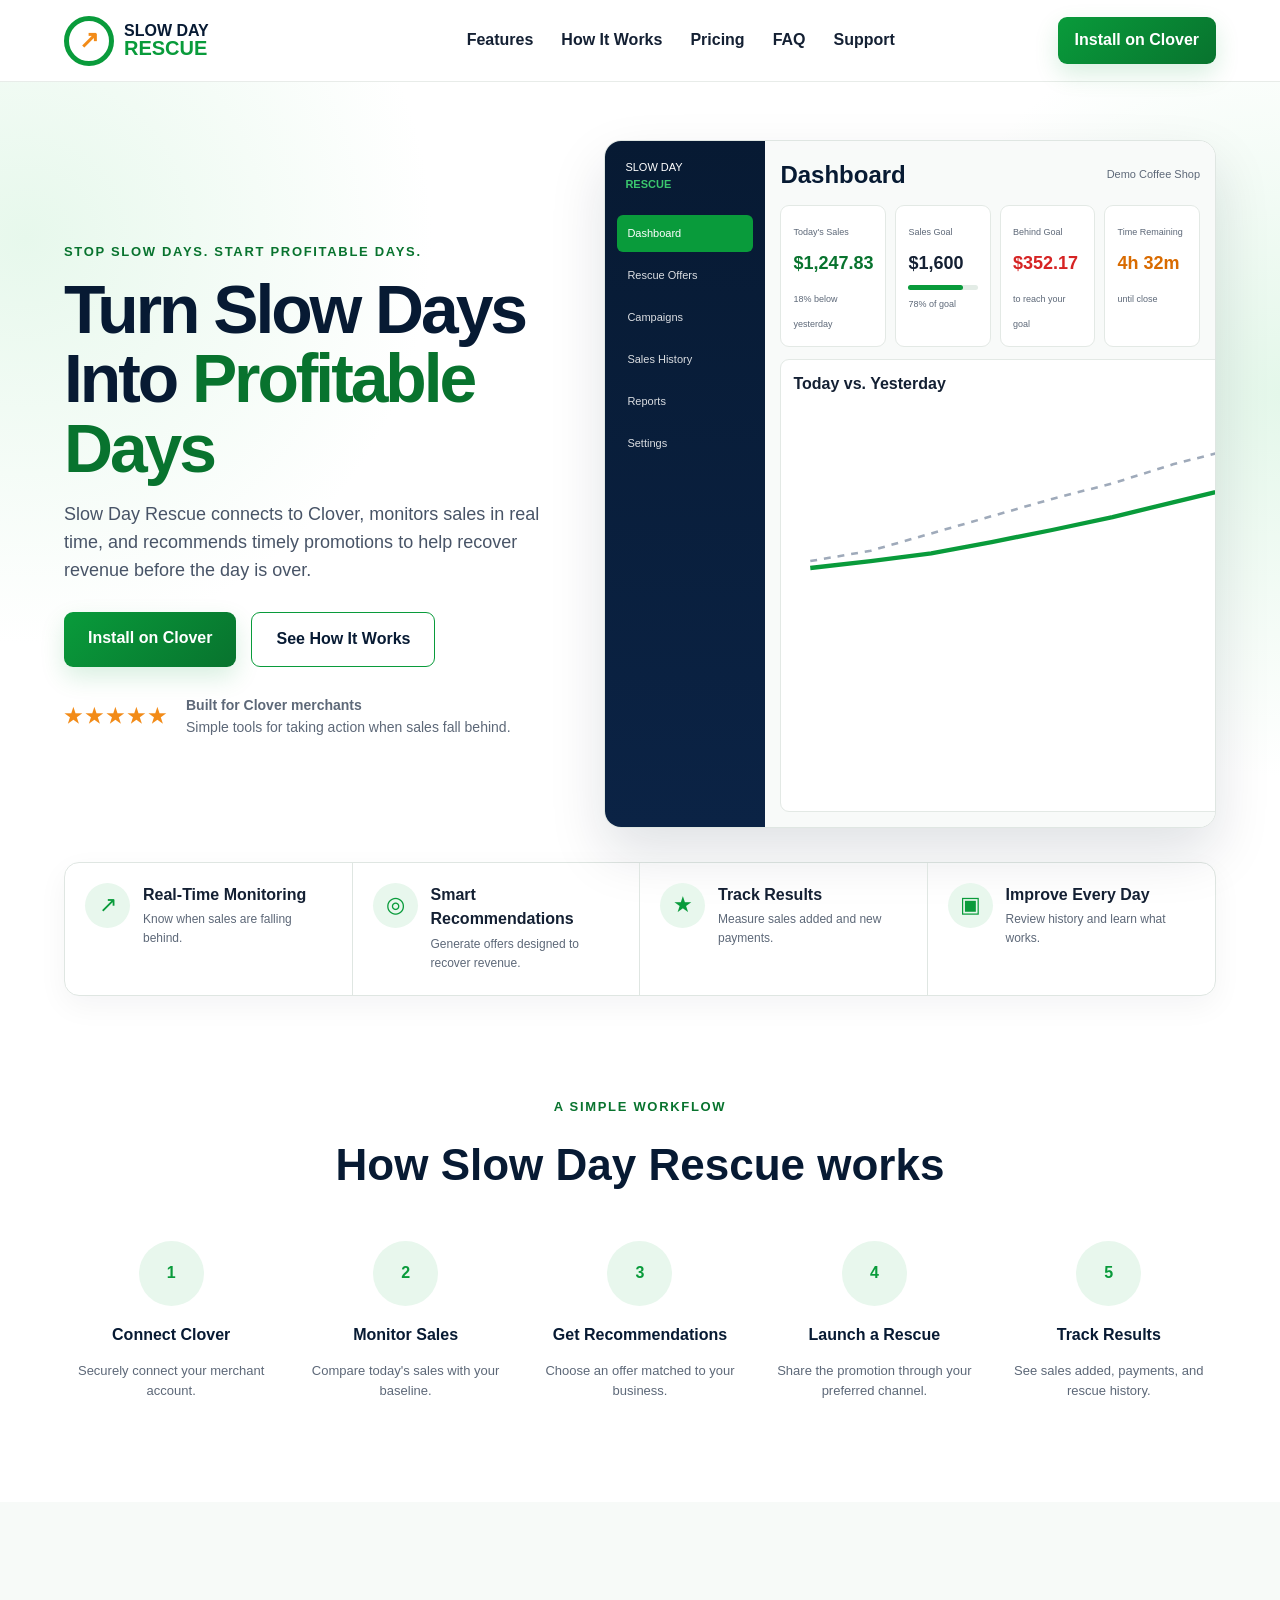
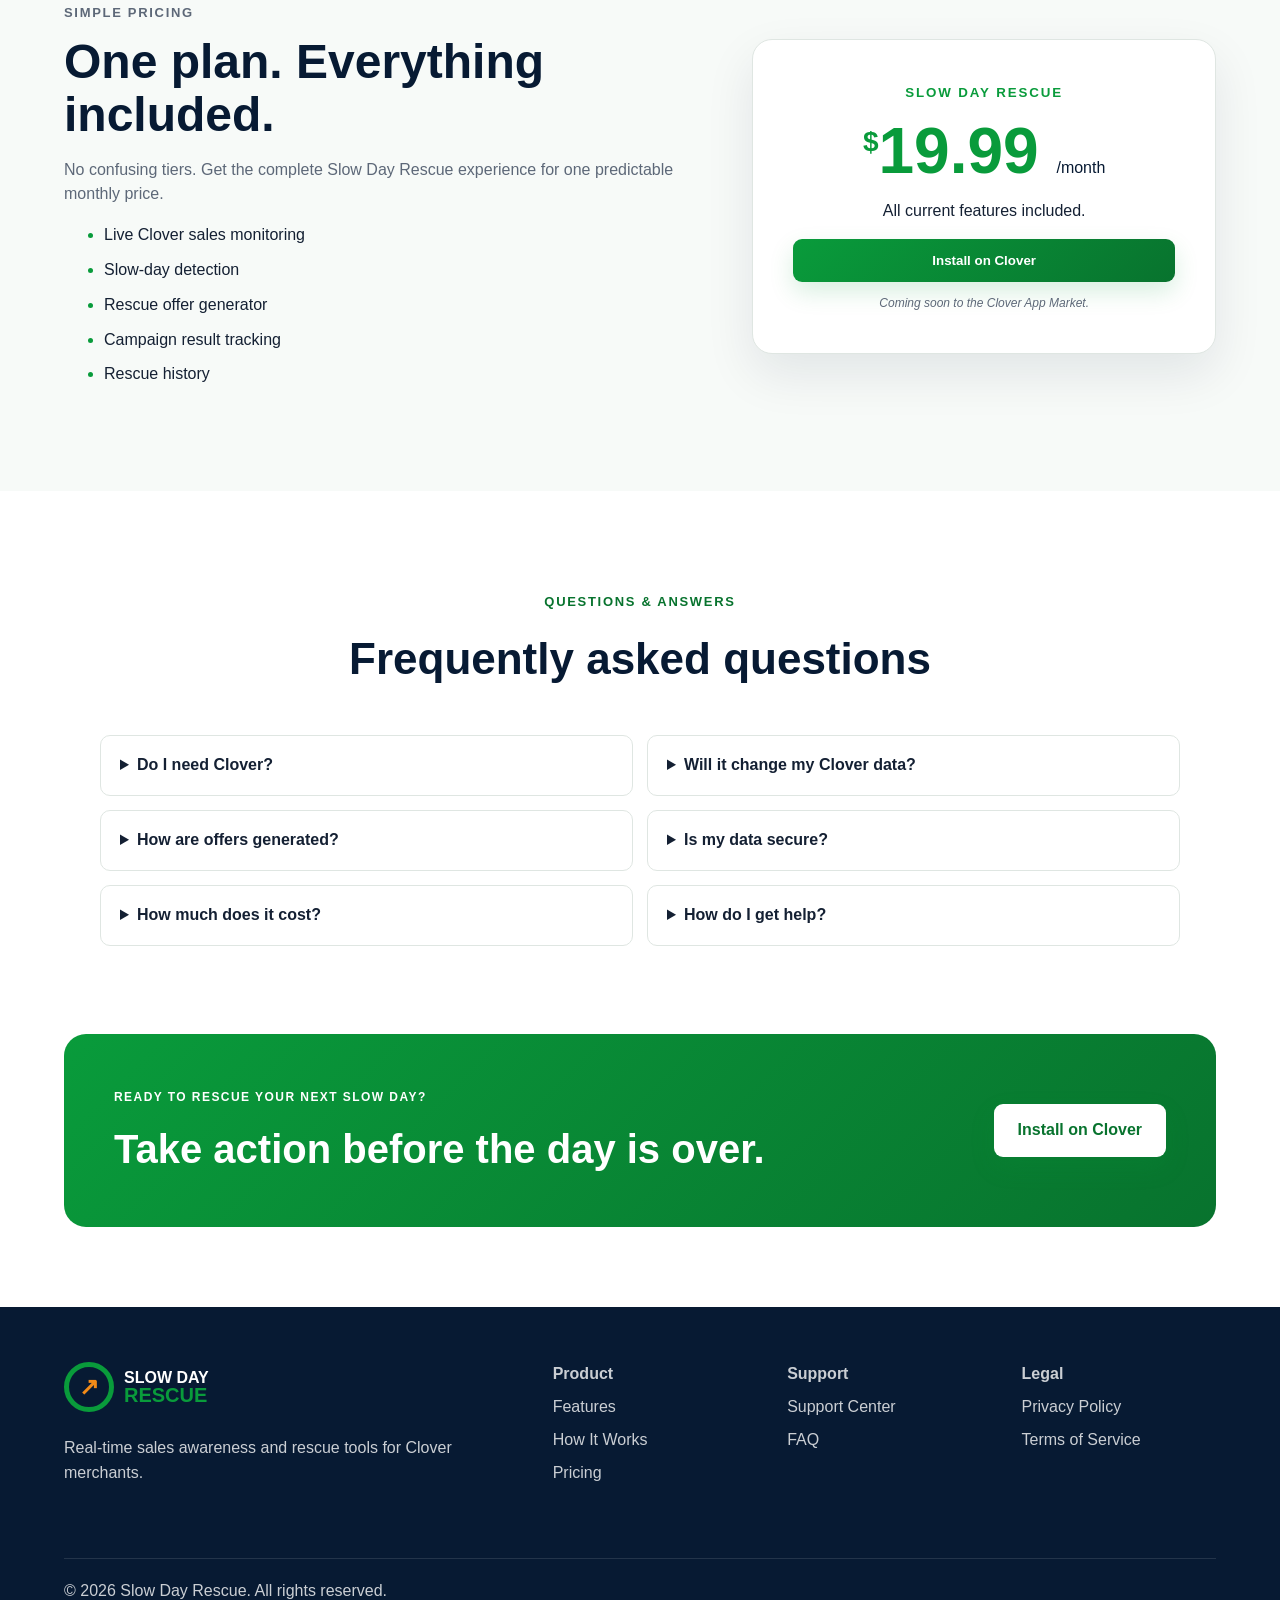
==== index.html @ 462642fa "Add files via upload Launch Slow Day Rescue website" ====
<!doctype html>
<html lang="en">
<head>
  <meta charset="utf-8">
  <meta name="viewport" content="width=device-width,initial-scale=1">
  <title>Slow Day Rescue | Turn Slow Days Into Profitable Days</title>
  <meta name="description" content="Slow Day Rescue helps Clover merchants detect slow sales, generate rescue offers, and track results.">
  <link rel="canonical" href="https://slowdayrescue.com/">
  <link rel="icon" href="favicon.svg" type="image/svg+xml">
  <link rel="stylesheet" href="styles.css">
</head>
<body>
<header class="header">
  <a class="logo" href="index.html"><span class="logo-mark">↗</span><span>SLOW DAY<br><b>RESCUE</b></span></a>
  <button class="menu" aria-label="Open menu">☰</button>
  <nav>
    <a href="#features">Features</a><a href="#how">How It Works</a><a href="#pricing">Pricing</a>
    <a href="#faq">FAQ</a><a href="support.html">Support</a>
  </nav>
  <a class="btn small" href="#pricing">Install on Clover</a>
</header>

<main>
<section class="hero">
  <div class="hero-copy">
    <p class="eyebrow">STOP SLOW DAYS. START PROFITABLE DAYS.</p>
    <h1>Turn Slow Days Into <span>Profitable Days</span></h1>
    <p class="lead">Slow Day Rescue connects to Clover, monitors sales in real time, and recommends timely promotions to help recover revenue before the day is over.</p>
    <div class="actions"><a class="btn" href="#pricing">Install on Clover</a><a class="btn ghost" href="#how">See How It Works</a></div>
    <div class="rating"><b>★★★★★</b><span><strong>Built for Clover merchants</strong><br>Simple tools for taking action when sales fall behind.</span></div>
  </div>

  <div class="dashboard">
    <aside><div class="mini-logo">SLOW DAY<br><b>RESCUE</b></div><a class="active">Dashboard</a><a>Rescue Offers</a><a>Campaigns</a><a>Sales History</a><a>Reports</a><a>Settings</a></aside>
    <div class="dash-main">
      <div class="dash-head"><h2>Dashboard</h2><span>Demo Coffee Shop</span></div>
      <div class="metrics">
        <article><small>Today's Sales</small><strong class="green">$1,247.83</strong><em>18% below yesterday</em></article>
        <article><small>Sales Goal</small><strong>$1,600</strong><div class="progress"><i></i></div><em>78% of goal</em></article>
        <article><small>Behind Goal</small><strong class="red">$352.17</strong><em>to reach your goal</em></article>
        <article><small>Time Remaining</small><strong class="orange">4h 32m</strong><em>until close</em></article>
      </div>
      <div class="dash-bottom">
        <article class="chart"><b>Today vs. Yesterday</b>
          <svg viewBox="0 0 600 220" role="img" aria-label="Illustrative sales chart">
            <path d="M20 190 L90 178 L160 158 L230 138 L300 118 L370 100 L440 78 L510 60 L580 40" class="yesterday"/>
            <path d="M20 198 L90 190 L160 181 L230 168 L300 154 L370 139 L440 122 L510 105 L580 87" class="today"/>
          </svg>
        </article>
        <article class="offer"><small>RECOMMENDED RESCUE</small><h3>Happy Hour Special</h3><p>Offer 20% off any drink from 2:00 PM to 5:00 PM.</p><span>Potential impact</span><strong>+$180–$260</strong><button>Launch This Offer</button></article>
      </div>
    </div>
  </div>
</section>

<section class="benefits" id="features">
  <article><i>↗</i><div><b>Real-Time Monitoring</b><p>Know when sales are falling behind.</p></div></article>
  <article><i>◎</i><div><b>Smart Recommendations</b><p>Generate offers designed to recover revenue.</p></div></article>
  <article><i>★</i><div><b>Track Results</b><p>Measure sales added and new payments.</p></div></article>
  <article><i>▣</i><div><b>Improve Every Day</b><p>Review history and learn what works.</p></div></article>
</section>

<section class="section" id="how">
  <p class="eyebrow center">A SIMPLE WORKFLOW</p><h2 class="section-title">How Slow Day Rescue works</h2>
  <div class="steps">
    <article><i>1</i><b>Connect Clover</b><p>Securely connect your merchant account.</p></article>
    <article><i>2</i><b>Monitor Sales</b><p>Compare today's sales with your baseline.</p></article>
    <article><i>3</i><b>Get Recommendations</b><p>Choose an offer matched to your business.</p></article>
    <article><i>4</i><b>Launch a Rescue</b><p>Share the promotion through your preferred channel.</p></article>
    <article><i>5</i><b>Track Results</b><p>See sales added, payments, and rescue history.</p></article>
  </div>
</section>

<section class="pricing-section" id="pricing">
  <div><p class="eyebrow">SIMPLE PRICING</p><h2>One plan. Everything included.</h2>
    <p>No confusing tiers. Get the complete Slow Day Rescue experience for one predictable monthly price.</p>
    <ul><li>Live Clover sales monitoring</li><li>Slow-day detection</li><li>Rescue offer generator</li><li>Campaign result tracking</li><li>Rescue history</li></ul>
  </div>
  <article class="price-card"><small>SLOW DAY RESCUE</small><div><sup>$</sup>19.99 <span>/month</span></div><p>All current features included.</p><button class="btn" id="installButton">Install on Clover</button><em>Coming soon to the Clover App Market.</em></article>
</section>

<section class="section" id="faq">
  <p class="eyebrow center">QUESTIONS & ANSWERS</p><h2 class="section-title">Frequently asked questions</h2>
  <div class="faqs">
    <details><summary>Do I need Clover?</summary><p>Yes. Slow Day Rescue is designed for merchants who use Clover for payment and sales activity.</p></details>
    <details><summary>Will it change my Clover data?</summary><p>No. The current version uses read-only access and does not edit payments, orders, inventory, or customer records.</p></details>
    <details><summary>How are offers generated?</summary><p>The app considers your business type and current sales performance, then provides ready-to-use rescue ideas.</p></details>
    <details><summary>Is my data secure?</summary><p>The app uses secure Clover authorization and encrypted HTTPS connections.</p></details>
    <details><summary>How much does it cost?</summary><p>The planned launch price is $19.99 per month.</p></details>
    <details><summary>How do I get help?</summary><p>Visit the <a href="support.html">Support Center</a>.</p></details>
  </div>
</section>

<section class="cta"><div><p>READY TO RESCUE YOUR NEXT SLOW DAY?</p><h2>Take action before the day is over.</h2></div><a class="btn light" href="#pricing">Install on Clover</a></section>
</main>

<footer>
  <div><a class="logo footer-logo" href="index.html"><span class="logo-mark">↗</span><span>SLOW DAY<br><b>RESCUE</b></span></a><p>Real-time sales awareness and rescue tools for Clover merchants.</p></div>
  <div><b>Product</b><a href="#features">Features</a><a href="#how">How It Works</a><a href="#pricing">Pricing</a></div>
  <div><b>Support</b><a href="support.html">Support Center</a><a href="#faq">FAQ</a></div>
  <div><b>Legal</b><a href="privacy.html">Privacy Policy</a><a href="terms.html">Terms of Service</a></div>
  <p class="copyright">© <span id="year"></span> Slow Day Rescue. All rights reserved.</p>
</footer>
<script src="script.js"></script>
</body>
</html>
---- styles.css ----
:root{--navy:#071a33;--green:#099b3b;--darkgreen:#08732e;--orange:#f28b18;--muted:#5d6878;--line:#dfe6e2;--bg:#f7faf8}
*{box-sizing:border-box}html{scroll-behavior:smooth}body{margin:0;font-family:Arial,Helvetica,sans-serif;color:#142033;background:#fff;line-height:1.55}a{text-decoration:none;color:inherit}
.header{height:82px;display:flex;align-items:center;gap:34px;padding:0 max(5vw,24px);border-bottom:1px solid #e8ece9;position:sticky;top:0;background:#fffffff2;backdrop-filter:blur(12px);z-index:20}.logo{display:flex;align-items:center;gap:10px;font-weight:800;line-height:.95;color:var(--navy);min-width:240px}.logo b{color:var(--green);font-size:1.25em}.logo-mark{width:50px;height:50px;border:5px solid var(--green);border-radius:50%;display:grid;place-items:center;color:var(--orange);font-size:24px}.header nav{display:flex;justify-content:center;gap:28px;flex:1;font-weight:700}.header nav a:hover{color:var(--green)}.menu{display:none}.btn{border:0;border-radius:9px;background:linear-gradient(135deg,var(--green),var(--darkgreen));color:#fff;font-weight:800;padding:14px 24px;cursor:pointer;display:inline-block;box-shadow:0 10px 25px #099b3b28}.btn.small{padding:11px 17px}.btn.ghost{background:#fff;color:var(--navy);border:1px solid var(--green);box-shadow:none}.btn.light{background:#fff;color:var(--darkgreen)}
.hero{display:grid;grid-template-columns:.95fr 1.18fr;gap:48px;align-items:center;padding:58px max(5vw,24px) 34px;background:radial-gradient(circle at 2% 20%,#e7f8ec,transparent 29%),radial-gradient(circle at 100% 40%,#e4f7ea,transparent 28%)}.eyebrow{color:var(--darkgreen);font-size:13px;font-weight:900;letter-spacing:.13em}.hero h1{font-size:clamp(50px,5.3vw,78px);line-height:1.02;letter-spacing:-.045em;margin:12px 0;color:var(--navy)}.hero h1 span{color:var(--darkgreen)}.lead{font-size:18px;color:#485467;max-width:640px}.actions{display:flex;gap:15px;margin:28px 0}.rating{display:flex;gap:17px;align-items:center}.rating> b{color:var(--orange);font-size:20px;letter-spacing:3px}.rating span{font-size:14px;color:var(--muted)}
.dashboard{display:grid;grid-template-columns:160px 1fr;background:#fff;border:1px solid var(--line);border-radius:17px;overflow:hidden;box-shadow:0 25px 55px #071a3320;min-width:0}.dashboard aside{background:linear-gradient(#071a33,#0b2345);color:#fff;padding:18px 12px;display:flex;flex-direction:column;gap:5px}.mini-logo{font-size:11px;margin:0 8px 17px}.mini-logo b{color:#3bc76e}.dashboard aside a{padding:10px;border-radius:6px;font-size:11px;opacity:.85}.dashboard aside .active{background:var(--green);opacity:1}.dash-main{background:#f8faf9;padding:15px;min-width:0}.dash-head{display:flex;justify-content:space-between;align-items:center}.dash-head h2{margin:0;color:var(--navy)}.dash-head span{font-size:11px;color:var(--muted)}.metrics{display:grid;grid-template-columns:repeat(4,1fr);gap:9px;margin:12px 0}.metrics article,.chart,.offer{background:#fff;border:1px solid #e3e9e5;border-radius:9px;padding:12px}.metrics small,.metrics em{font-size:9px;color:var(--muted);font-style:normal}.metrics strong{display:block;font-size:18px;margin:7px 0}.green{color:var(--darkgreen)}.red{color:#d62424}.orange{color:#d96b00}.progress{height:5px;background:#e3ece6;border-radius:10px}.progress i{display:block;width:78%;height:100%;background:var(--green);border-radius:10px}.dash-bottom{display:grid;grid-template-columns:1.45fr .78fr;gap:10px}.chart svg{height:190px}.today{fill:none;stroke:var(--green);stroke-width:5}.yesterday{fill:none;stroke:#9faaba;stroke-width:3;stroke-dasharray:8}.offer small{font-size:9px;color:var(--green);font-weight:800}.offer h3{margin:13px 0 6px}.offer p,.offer span{font-size:11px;color:var(--muted)}.offer strong{display:block;color:var(--green);font-size:18px;margin:4px 0 12px}.offer button{width:100%;padding:10px;border:0;border-radius:6px;background:var(--green);color:#fff;font-weight:800}
.benefits{margin:0 max(5vw,24px);display:grid;grid-template-columns:repeat(4,1fr);border:1px solid var(--line);border-radius:15px;box-shadow:0 10px 30px #071a330c}.benefits article{display:flex;gap:13px;padding:20px;border-right:1px solid var(--line)}.benefits article:last-child{border:0}.benefits i{font-style:normal;flex:0 0 45px;height:45px;border-radius:50%;display:grid;place-items:center;background:#e8f7ed;color:var(--green);font-size:22px}.benefits p{margin:3px 0;color:var(--muted);font-size:12px}
.section{padding:88px max(5vw,24px)}.center{text-align:center}.section-title{text-align:center;color:var(--navy);font-size:44px;margin:4px 0 42px}.steps{display:grid;grid-template-columns:repeat(5,1fr);gap:20px}.steps article{text-align:center}.steps i{width:65px;height:65px;border-radius:50%;display:grid;place-items:center;margin:0 auto 17px;background:#e8f7ed;color:var(--green);font-style:normal;font-weight:900}.steps b{color:var(--navy)}.steps p{font-size:13px;color:var(--muted)}
.pricing-section{padding:88px max(5vw,24px);display:grid;grid-template-columns:1fr .75fr;gap:70px;align-items:center;background:var(--bg)}.pricing-section h2{font-size:48px;line-height:1.1;margin:8px 0;color:var(--navy)}.pricing-section>div>p{color:var(--muted)}.pricing-section li{margin:10px 0}.pricing-section li::marker{color:var(--green)}.price-card{background:#fff;border:1px solid var(--line);border-radius:20px;padding:40px;text-align:center;box-shadow:0 20px 50px #071a3317}.price-card>small{color:var(--green);font-weight:900;letter-spacing:.14em}.price-card>div{color:var(--green);font-size:64px;font-weight:900;line-height:1;margin:14px 0}.price-card sup{font-size:28px}.price-card span{font-size:16px;color:var(--navy);font-weight:500}.price-card .btn{width:100%}.price-card em{display:block;margin-top:12px;color:var(--muted);font-size:12px}
.faqs{max-width:1080px;margin:auto;display:grid;grid-template-columns:1fr 1fr;gap:14px}.faqs details{border:1px solid var(--line);border-radius:10px;padding:17px 19px}.faqs summary{font-weight:800;cursor:pointer}.faqs p{color:var(--muted);font-size:14px}.faqs a{color:var(--green)}
.cta{margin:0 max(5vw,24px) 80px;padding:42px 50px;border-radius:22px;background:linear-gradient(135deg,var(--green),var(--darkgreen));color:#fff;display:flex;align-items:center;justify-content:space-between}.cta p{font-size:12px;font-weight:900;letter-spacing:.12em}.cta h2{font-size:40px;margin:5px 0}
footer{background:var(--navy);color:#ffffffc9;padding:55px max(5vw,24px) 25px;display:grid;grid-template-columns:1.5fr repeat(3,.65fr);gap:40px}footer>div{display:flex;flex-direction:column;gap:8px}.footer-logo{color:#fff}.copyright{grid-column:1/-1;border-top:1px solid #ffffff1d;padding-top:20px}
.legal-hero{padding:68px max(5vw,24px) 35px;background:var(--bg)}.legal-hero h1{font-size:54px;color:var(--navy);margin:5px 0}.legal{max-width:900px;margin:40px auto 80px;padding:36px;border:1px solid var(--line);border-radius:17px}.legal h2{color:var(--navy);margin-top:30px}.legal p,.legal li{color:#4d5969}.legal a{color:var(--green);text-decoration:underline}.support-grid{display:grid;grid-template-columns:1fr 1fr;gap:22px}.support-card{padding:24px;border:1px solid var(--line);border-radius:14px}.support-card h2{margin-top:0}
@media(max-width:1100px){.header nav{display:none}.hero{grid-template-columns:1fr}.benefits{grid-template-columns:1fr 1fr}.steps{grid-template-columns:1fr 1fr}.pricing-section{grid-template-columns:1fr}.dashboard{max-width:900px}.header{justify-content:space-between}.header .small{display:none}}
@media(max-width:700px){.hero{padding-top:35px}.hero h1{font-size:43px}.dashboard{grid-template-columns:1fr}.dashboard aside{display:none}.metrics{grid-template-columns:1fr 1fr}.dash-bottom{grid-template-columns:1fr}.benefits{grid-template-columns:1fr}.benefits article{border-right:0;border-bottom:1px solid var(--line)}.steps{grid-template-columns:1fr}.faqs{grid-template-columns:1fr}.cta{align-items:flex-start;flex-direction:column;gap:20px}.cta h2{font-size:32px}footer{grid-template-columns:1fr 1fr}.support-grid{grid-template-columns:1fr}}
@media(max-width:480px){.logo{min-width:0}.header{padding:0 14px}.hero,.section,.pricing-section{padding-left:16px;padding-right:16px}.hero h1{font-size:37px}.actions{flex-direction:column}.metrics{grid-template-columns:1fr}.price-card>div{font-size:50px}.benefits,.cta{margin-left:16px;margin-right:16px}footer{grid-template-columns:1fr}.legal{margin:25px 12px 60px;padding:24px}}
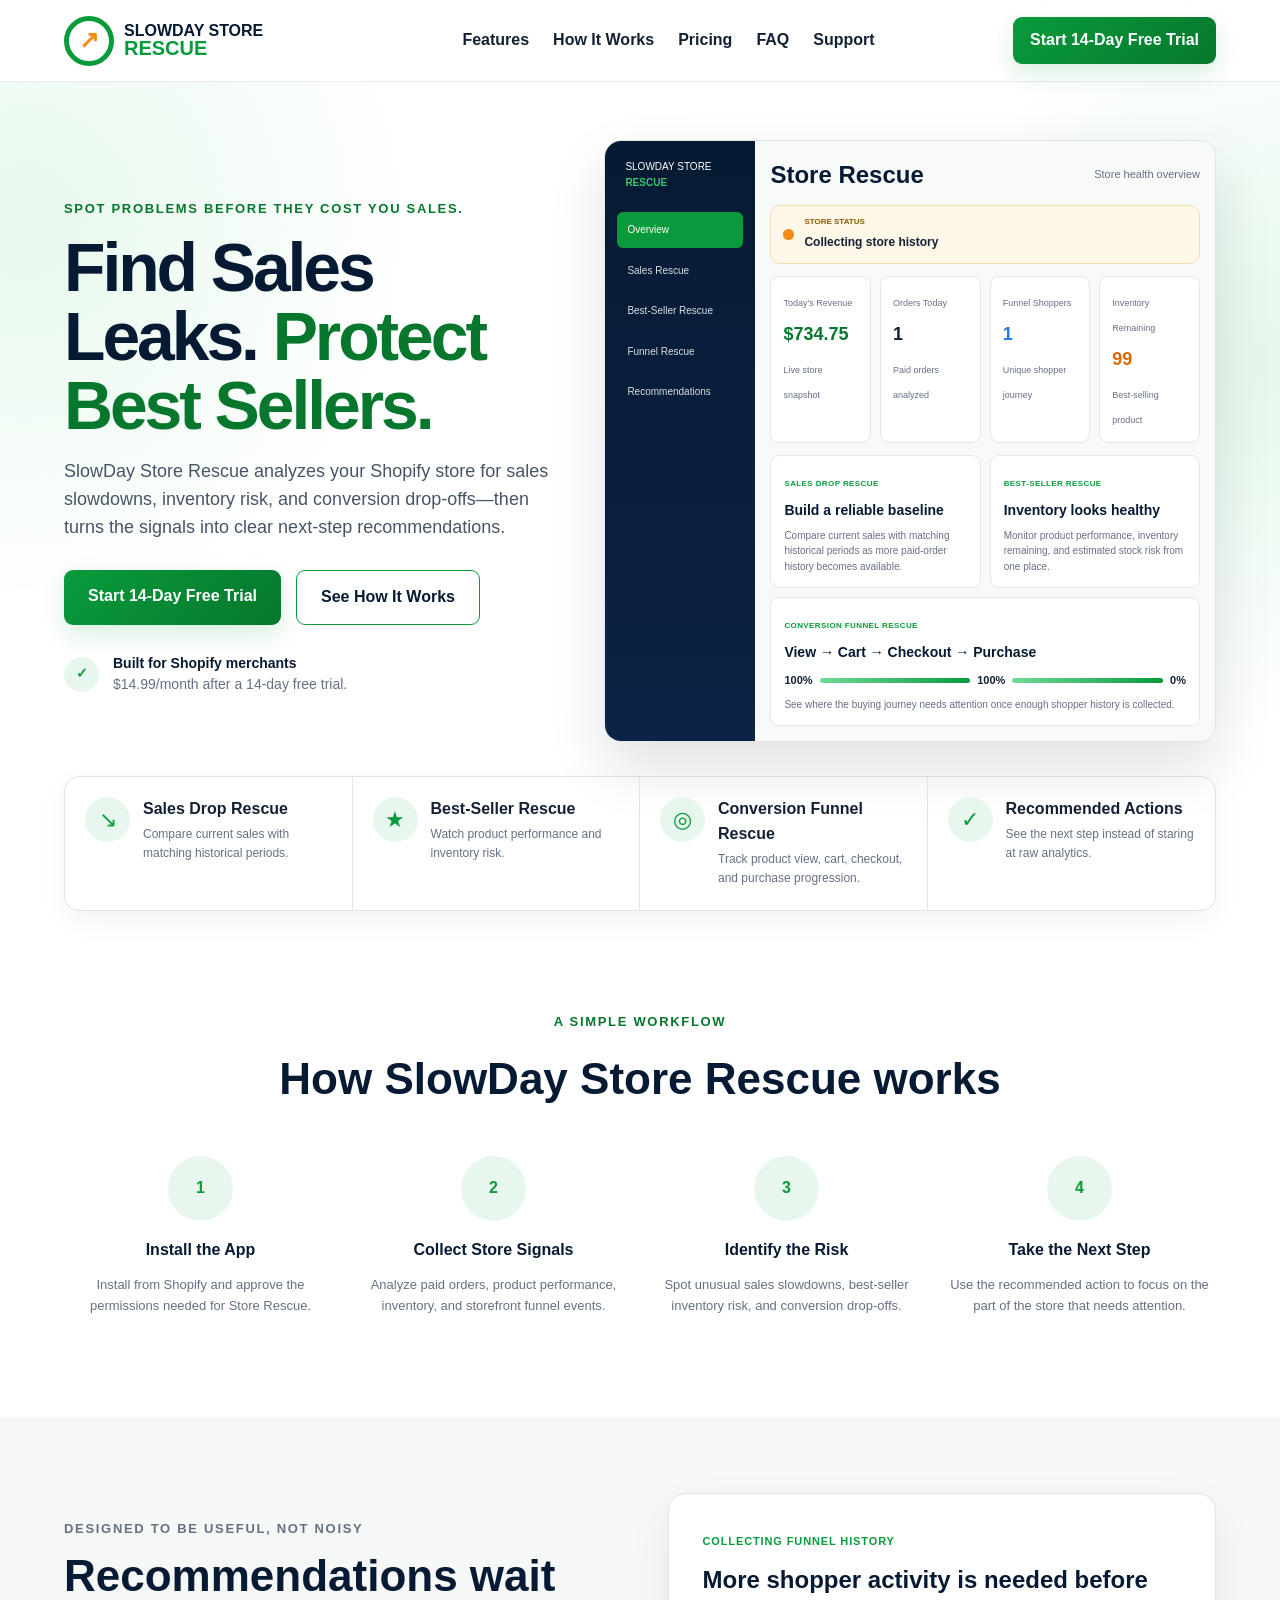
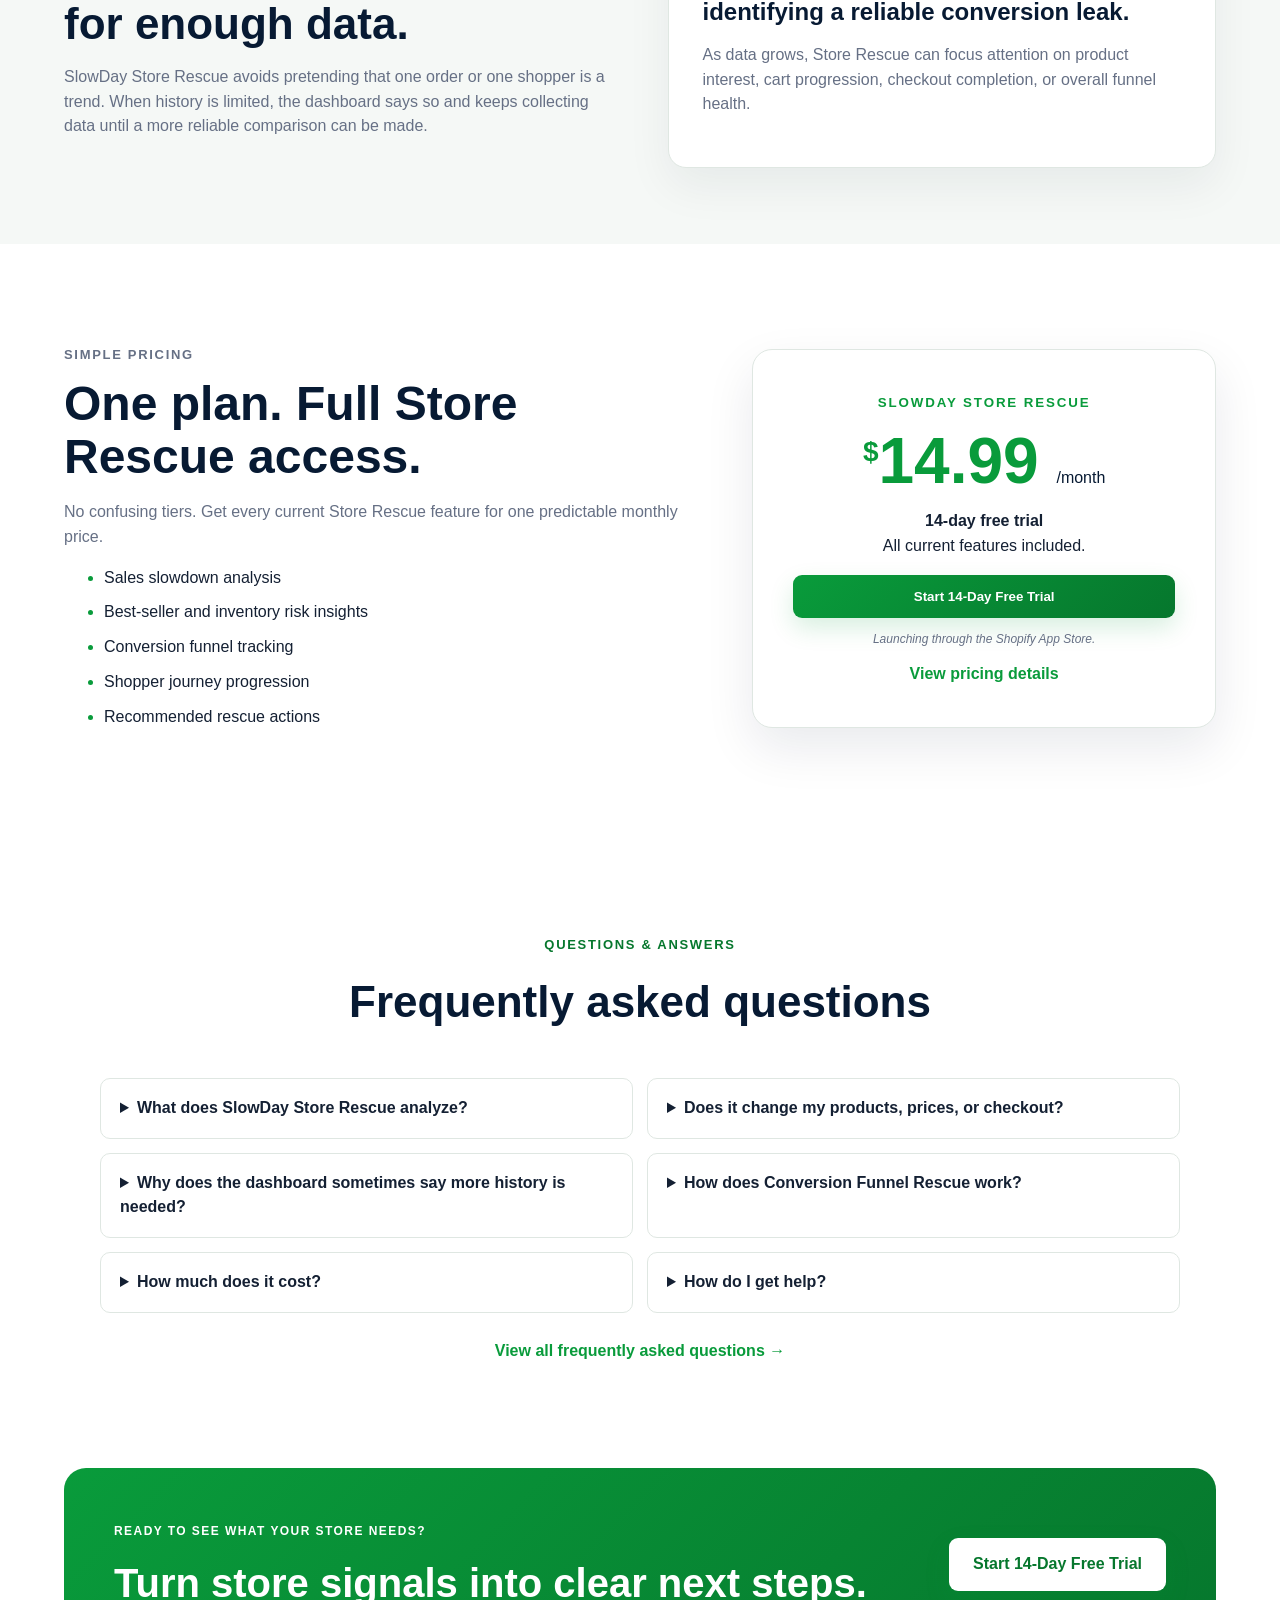
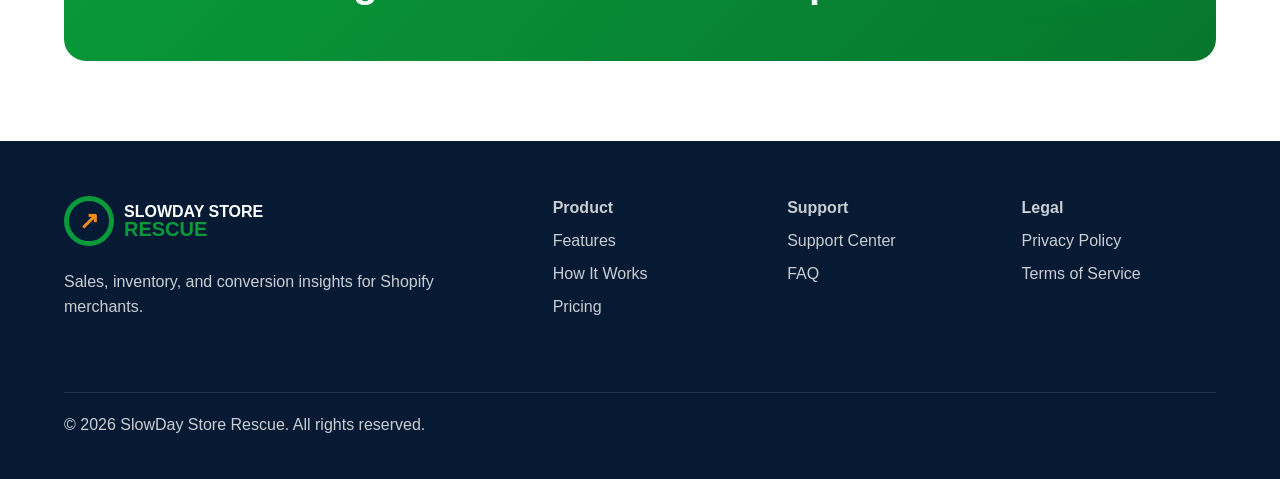
==== commit 855a41f1: "Add files via upload" ====
--- a/index.html
+++ b/index.html
@@ -3,103 +3,108 @@
 <head>
   <meta charset="utf-8">
   <meta name="viewport" content="width=device-width,initial-scale=1">
-  <title>Slow Day Rescue | Turn Slow Days Into Profitable Days</title>
-  <meta name="description" content="Slow Day Rescue helps Clover merchants detect slow sales, generate rescue offers, and track results.">
+  <title>SlowDay Store Rescue | Sales, Inventory & Conversion Insights</title>
+  <meta name="description" content="SlowDay Store Rescue helps Shopify merchants spot sales slowdowns, inventory risks, and conversion leaks, then see what deserves attention next.">
   <link rel="canonical" href="https://slowdayrescue.com/">
   <link rel="icon" href="favicon.svg" type="image/svg+xml">
   <link rel="stylesheet" href="styles.css">
 </head>
 <body>
 <header class="header">
-  <a class="logo" href="index.html"><span class="logo-mark">↗</span><span>SLOW DAY<br><b>RESCUE</b></span></a>
-  <button class="menu" aria-label="Open menu">☰</button>
+  <a class="logo" href="index.html" aria-label="SlowDay Store Rescue home"><span class="logo-mark">↗</span><span>SLOWDAY STORE<br><b>RESCUE</b></span></a>
+  <button class="menu" aria-label="Open menu" aria-expanded="false">☰</button>
   <nav>
-    <a href="#features">Features</a><a href="#how">How It Works</a><a href="#pricing">Pricing</a>
-    <a href="#faq">FAQ</a><a href="support.html">Support</a>
+    <a href="#features">Features</a><a href="#how">How It Works</a><a href="pricing.html">Pricing</a>
+    <a href="faq.html">FAQ</a><a href="support.html">Support</a>
   </nav>
-  <a class="btn small" href="#pricing">Install on Clover</a>
+  <a class="btn small" href="#pricing">Start 14-Day Free Trial</a>
 </header>
 
 <main>
 <section class="hero">
   <div class="hero-copy">
-    <p class="eyebrow">STOP SLOW DAYS. START PROFITABLE DAYS.</p>
-    <h1>Turn Slow Days Into <span>Profitable Days</span></h1>
-    <p class="lead">Slow Day Rescue connects to Clover, monitors sales in real time, and recommends timely promotions to help recover revenue before the day is over.</p>
-    <div class="actions"><a class="btn" href="#pricing">Install on Clover</a><a class="btn ghost" href="#how">See How It Works</a></div>
-    <div class="rating"><b>★★★★★</b><span><strong>Built for Clover merchants</strong><br>Simple tools for taking action when sales fall behind.</span></div>
+    <p class="eyebrow">SPOT PROBLEMS BEFORE THEY COST YOU SALES.</p>
+    <h1>Find Sales Leaks. <span>Protect Best Sellers.</span></h1>
+    <p class="lead">SlowDay Store Rescue analyzes your Shopify store for sales slowdowns, inventory risk, and conversion drop-offs—then turns the signals into clear next-step recommendations.</p>
+    <div class="actions"><a class="btn" href="#pricing">Start 14-Day Free Trial</a><a class="btn ghost" href="#how">See How It Works</a></div>
+    <div class="trust-line"><span class="trust-dot">✓</span><span><strong>Built for Shopify merchants</strong><br>$14.99/month after a 14-day free trial.</span></div>
   </div>
 
-  <div class="dashboard">
-    <aside><div class="mini-logo">SLOW DAY<br><b>RESCUE</b></div><a class="active">Dashboard</a><a>Rescue Offers</a><a>Campaigns</a><a>Sales History</a><a>Reports</a><a>Settings</a></aside>
+  <div class="dashboard" aria-label="Illustration of the SlowDay Store Rescue dashboard">
+    <aside>
+      <div class="mini-logo">SLOWDAY STORE<br><b>RESCUE</b></div>
+      <a class="active">Overview</a><a>Sales Rescue</a><a>Best-Seller Rescue</a><a>Funnel Rescue</a><a>Recommendations</a>
+    </aside>
     <div class="dash-main">
-      <div class="dash-head"><h2>Dashboard</h2><span>Demo Coffee Shop</span></div>
+      <div class="dash-head"><h2>Store Rescue</h2><span>Store health overview</span></div>
+      <div class="status-strip"><span class="status-dot"></span><div><small>STORE STATUS</small><strong>Collecting store history</strong></div></div>
       <div class="metrics">
-        <article><small>Today's Sales</small><strong class="green">$1,247.83</strong><em>18% below yesterday</em></article>
-        <article><small>Sales Goal</small><strong>$1,600</strong><div class="progress"><i></i></div><em>78% of goal</em></article>
-        <article><small>Behind Goal</small><strong class="red">$352.17</strong><em>to reach your goal</em></article>
-        <article><small>Time Remaining</small><strong class="orange">4h 32m</strong><em>until close</em></article>
+        <article><small>Today's Revenue</small><strong class="green">$734.75</strong><em>Live store snapshot</em></article>
+        <article><small>Orders Today</small><strong>1</strong><em>Paid orders analyzed</em></article>
+        <article><small>Funnel Shoppers</small><strong class="blue">1</strong><em>Unique shopper journey</em></article>
+        <article><small>Inventory Remaining</small><strong class="orange">99</strong><em>Best-selling product</em></article>
       </div>
-      <div class="dash-bottom">
-        <article class="chart"><b>Today vs. Yesterday</b>
-          <svg viewBox="0 0 600 220" role="img" aria-label="Illustrative sales chart">
-            <path d="M20 190 L90 178 L160 158 L230 138 L300 118 L370 100 L440 78 L510 60 L580 40" class="yesterday"/>
-            <path d="M20 198 L90 190 L160 181 L230 168 L300 154 L370 139 L440 122 L510 105 L580 87" class="today"/>
-          </svg>
-        </article>
-        <article class="offer"><small>RECOMMENDED RESCUE</small><h3>Happy Hour Special</h3><p>Offer 20% off any drink from 2:00 PM to 5:00 PM.</p><span>Potential impact</span><strong>+$180–$260</strong><button>Launch This Offer</button></article>
+      <div class="rescue-grid">
+        <article class="rescue-card"><small>SALES DROP RESCUE</small><h3>Build a reliable baseline</h3><p>Compare current sales with matching historical periods as more paid-order history becomes available.</p></article>
+        <article class="rescue-card"><small>BEST-SELLER RESCUE</small><h3>Inventory looks healthy</h3><p>Monitor product performance, inventory remaining, and estimated stock risk from one place.</p></article>
+        <article class="rescue-card funnel"><small>CONVERSION FUNNEL RESCUE</small><h3>View → Cart → Checkout → Purchase</h3><div class="funnel-row"><span>100%</span><i></i><span>100%</span><i></i><span>0%</span></div><p>See where the buying journey needs attention once enough shopper history is collected.</p></article>
       </div>
     </div>
   </div>
 </section>
 
 <section class="benefits" id="features">
-  <article><i>↗</i><div><b>Real-Time Monitoring</b><p>Know when sales are falling behind.</p></div></article>
-  <article><i>◎</i><div><b>Smart Recommendations</b><p>Generate offers designed to recover revenue.</p></div></article>
-  <article><i>★</i><div><b>Track Results</b><p>Measure sales added and new payments.</p></div></article>
-  <article><i>▣</i><div><b>Improve Every Day</b><p>Review history and learn what works.</p></div></article>
+  <article><i>↘</i><div><b>Sales Drop Rescue</b><p>Compare current sales with matching historical periods.</p></div></article>
+  <article><i>★</i><div><b>Best-Seller Rescue</b><p>Watch product performance and inventory risk.</p></div></article>
+  <article><i>◎</i><div><b>Conversion Funnel Rescue</b><p>Track product view, cart, checkout, and purchase progression.</p></div></article>
+  <article><i>✓</i><div><b>Recommended Actions</b><p>See the next step instead of staring at raw analytics.</p></div></article>
 </section>
 
 <section class="section" id="how">
-  <p class="eyebrow center">A SIMPLE WORKFLOW</p><h2 class="section-title">How Slow Day Rescue works</h2>
-  <div class="steps">
-    <article><i>1</i><b>Connect Clover</b><p>Securely connect your merchant account.</p></article>
-    <article><i>2</i><b>Monitor Sales</b><p>Compare today's sales with your baseline.</p></article>
-    <article><i>3</i><b>Get Recommendations</b><p>Choose an offer matched to your business.</p></article>
-    <article><i>4</i><b>Launch a Rescue</b><p>Share the promotion through your preferred channel.</p></article>
-    <article><i>5</i><b>Track Results</b><p>See sales added, payments, and rescue history.</p></article>
+  <p class="eyebrow center">A SIMPLE WORKFLOW</p><h2 class="section-title">How SlowDay Store Rescue works</h2>
+  <div class="steps four-steps">
+    <article><i>1</i><b>Install the App</b><p>Install from Shopify and approve the permissions needed for Store Rescue.</p></article>
+    <article><i>2</i><b>Collect Store Signals</b><p>Analyze paid orders, product performance, inventory, and storefront funnel events.</p></article>
+    <article><i>3</i><b>Identify the Risk</b><p>Spot unusual sales slowdowns, best-seller inventory risk, and conversion drop-offs.</p></article>
+    <article><i>4</i><b>Take the Next Step</b><p>Use the recommended action to focus on the part of the store that needs attention.</p></article>
   </div>
 </section>
 
+<section class="split-section">
+  <div><p class="eyebrow">DESIGNED TO BE USEFUL, NOT NOISY</p><h2>Recommendations wait for enough data.</h2><p>SlowDay Store Rescue avoids pretending that one order or one shopper is a trend. When history is limited, the dashboard says so and keeps collecting data until a more reliable comparison can be made.</p></div>
+  <div class="insight-card"><span>COLLECTING FUNNEL HISTORY</span><strong>More shopper activity is needed before identifying a reliable conversion leak.</strong><p>As data grows, Store Rescue can focus attention on product interest, cart progression, checkout completion, or overall funnel health.</p></div>
+</section>
+
 <section class="pricing-section" id="pricing">
-  <div><p class="eyebrow">SIMPLE PRICING</p><h2>One plan. Everything included.</h2>
-    <p>No confusing tiers. Get the complete Slow Day Rescue experience for one predictable monthly price.</p>
-    <ul><li>Live Clover sales monitoring</li><li>Slow-day detection</li><li>Rescue offer generator</li><li>Campaign result tracking</li><li>Rescue history</li></ul>
+  <div><p class="eyebrow">SIMPLE PRICING</p><h2>One plan. Full Store Rescue access.</h2>
+    <p>No confusing tiers. Get every current Store Rescue feature for one predictable monthly price.</p>
+    <ul><li>Sales slowdown analysis</li><li>Best-seller and inventory risk insights</li><li>Conversion funnel tracking</li><li>Shopper journey progression</li><li>Recommended rescue actions</li></ul>
   </div>
-  <article class="price-card"><small>SLOW DAY RESCUE</small><div><sup>$</sup>19.99 <span>/month</span></div><p>All current features included.</p><button class="btn" id="installButton">Install on Clover</button><em>Coming soon to the Clover App Market.</em></article>
+  <article class="price-card"><small>SLOWDAY STORE RESCUE</small><div><sup>$</sup>14.99 <span>/month</span></div><p><strong>14-day free trial</strong><br>All current features included.</p><button class="btn" id="installButton">Start 14-Day Free Trial</button><em>Launching through the Shopify App Store.</em><a class="text-link" href="pricing.html">View pricing details</a></article>
 </section>
 
 <section class="section" id="faq">
   <p class="eyebrow center">QUESTIONS & ANSWERS</p><h2 class="section-title">Frequently asked questions</h2>
   <div class="faqs">
-    <details><summary>Do I need Clover?</summary><p>Yes. Slow Day Rescue is designed for merchants who use Clover for payment and sales activity.</p></details>
-    <details><summary>Will it change my Clover data?</summary><p>No. The current version uses read-only access and does not edit payments, orders, inventory, or customer records.</p></details>
-    <details><summary>How are offers generated?</summary><p>The app considers your business type and current sales performance, then provides ready-to-use rescue ideas.</p></details>
-    <details><summary>Is my data secure?</summary><p>The app uses secure Clover authorization and encrypted HTTPS connections.</p></details>
-    <details><summary>How much does it cost?</summary><p>The planned launch price is $19.99 per month.</p></details>
-    <details><summary>How do I get help?</summary><p>Visit the <a href="support.html">Support Center</a>.</p></details>
+    <details><summary>What does SlowDay Store Rescue analyze?</summary><p>It brings together paid-order history, product performance, inventory information, and storefront funnel events to surface sales, inventory, and conversion insights.</p></details>
+    <details><summary>Does it change my products, prices, or checkout?</summary><p>No. Store Rescue provides analysis and recommended actions. It does not automatically change products, inventory, pricing, discounts, or checkout settings.</p></details>
+    <details><summary>Why does the dashboard sometimes say more history is needed?</summary><p>Some estimates need multiple orders, selling days, or shoppers before a reliable conclusion can be made. Store Rescue shows a collection state instead of forcing an unreliable diagnosis.</p></details>
+    <details><summary>How does Conversion Funnel Rescue work?</summary><p>It measures progression from product view to cart, checkout, and completed purchase using a privacy-conscious hashed visitor key to group events from the same shopper journey.</p></details>
+    <details><summary>How much does it cost?</summary><p>SlowDay Store Rescue is $14.99 per month after a 14-day free trial. Billing is handled through Shopify.</p></details>
+    <details><summary>How do I get help?</summary><p>Visit the <a href="support.html">Support Center</a> or email <a href="mailto:support@slowdayrescue.com">support@slowdayrescue.com</a>.</p></details>
   </div>
+  <p class="center more-link"><a href="faq.html">View all frequently asked questions →</a></p>
 </section>
 
-<section class="cta"><div><p>READY TO RESCUE YOUR NEXT SLOW DAY?</p><h2>Take action before the day is over.</h2></div><a class="btn light" href="#pricing">Install on Clover</a></section>
+<section class="cta"><div><p>READY TO SEE WHAT YOUR STORE NEEDS?</p><h2>Turn store signals into clear next steps.</h2></div><a class="btn light" href="#pricing">Start 14-Day Free Trial</a></section>
 </main>
 
 <footer>
-  <div><a class="logo footer-logo" href="index.html"><span class="logo-mark">↗</span><span>SLOW DAY<br><b>RESCUE</b></span></a><p>Real-time sales awareness and rescue tools for Clover merchants.</p></div>
-  <div><b>Product</b><a href="#features">Features</a><a href="#how">How It Works</a><a href="#pricing">Pricing</a></div>
-  <div><b>Support</b><a href="support.html">Support Center</a><a href="#faq">FAQ</a></div>
+  <div><a class="logo footer-logo" href="index.html"><span class="logo-mark">↗</span><span>SLOWDAY STORE<br><b>RESCUE</b></span></a><p>Sales, inventory, and conversion insights for Shopify merchants.</p></div>
+  <div><b>Product</b><a href="#features">Features</a><a href="#how">How It Works</a><a href="pricing.html">Pricing</a></div>
+  <div><b>Support</b><a href="support.html">Support Center</a><a href="faq.html">FAQ</a></div>
   <div><b>Legal</b><a href="privacy.html">Privacy Policy</a><a href="terms.html">Terms of Service</a></div>
-  <p class="copyright">© <span id="year"></span> Slow Day Rescue. All rights reserved.</p>
+  <p class="copyright">© <span id="year"></span> SlowDay Store Rescue. All rights reserved.</p>
 </footer>
 <script src="script.js"></script>
 </body>
--- a/styles.css
+++ b/styles.css
@@ -1,15 +1,16 @@
-:root{--navy:#071a33;--green:#099b3b;--darkgreen:#08732e;--orange:#f28b18;--muted:#5d6878;--line:#dfe6e2;--bg:#f7faf8}
+:root{--green:#099b3b;--darkgreen:#06772d;--navy:#071a33;--orange:#f28b18;--blue:#2678e8;--muted:#667085;--bg:#f5f8f6;--line:#dfe7e2;--soft:#edf7f1}
 *{box-sizing:border-box}html{scroll-behavior:smooth}body{margin:0;font-family:Arial,Helvetica,sans-serif;color:#142033;background:#fff;line-height:1.55}a{text-decoration:none;color:inherit}
-.header{height:82px;display:flex;align-items:center;gap:34px;padding:0 max(5vw,24px);border-bottom:1px solid #e8ece9;position:sticky;top:0;background:#fffffff2;backdrop-filter:blur(12px);z-index:20}.logo{display:flex;align-items:center;gap:10px;font-weight:800;line-height:.95;color:var(--navy);min-width:240px}.logo b{color:var(--green);font-size:1.25em}.logo-mark{width:50px;height:50px;border:5px solid var(--green);border-radius:50%;display:grid;place-items:center;color:var(--orange);font-size:24px}.header nav{display:flex;justify-content:center;gap:28px;flex:1;font-weight:700}.header nav a:hover{color:var(--green)}.menu{display:none}.btn{border:0;border-radius:9px;background:linear-gradient(135deg,var(--green),var(--darkgreen));color:#fff;font-weight:800;padding:14px 24px;cursor:pointer;display:inline-block;box-shadow:0 10px 25px #099b3b28}.btn.small{padding:11px 17px}.btn.ghost{background:#fff;color:var(--navy);border:1px solid var(--green);box-shadow:none}.btn.light{background:#fff;color:var(--darkgreen)}
-.hero{display:grid;grid-template-columns:.95fr 1.18fr;gap:48px;align-items:center;padding:58px max(5vw,24px) 34px;background:radial-gradient(circle at 2% 20%,#e7f8ec,transparent 29%),radial-gradient(circle at 100% 40%,#e4f7ea,transparent 28%)}.eyebrow{color:var(--darkgreen);font-size:13px;font-weight:900;letter-spacing:.13em}.hero h1{font-size:clamp(50px,5.3vw,78px);line-height:1.02;letter-spacing:-.045em;margin:12px 0;color:var(--navy)}.hero h1 span{color:var(--darkgreen)}.lead{font-size:18px;color:#485467;max-width:640px}.actions{display:flex;gap:15px;margin:28px 0}.rating{display:flex;gap:17px;align-items:center}.rating> b{color:var(--orange);font-size:20px;letter-spacing:3px}.rating span{font-size:14px;color:var(--muted)}
-.dashboard{display:grid;grid-template-columns:160px 1fr;background:#fff;border:1px solid var(--line);border-radius:17px;overflow:hidden;box-shadow:0 25px 55px #071a3320;min-width:0}.dashboard aside{background:linear-gradient(#071a33,#0b2345);color:#fff;padding:18px 12px;display:flex;flex-direction:column;gap:5px}.mini-logo{font-size:11px;margin:0 8px 17px}.mini-logo b{color:#3bc76e}.dashboard aside a{padding:10px;border-radius:6px;font-size:11px;opacity:.85}.dashboard aside .active{background:var(--green);opacity:1}.dash-main{background:#f8faf9;padding:15px;min-width:0}.dash-head{display:flex;justify-content:space-between;align-items:center}.dash-head h2{margin:0;color:var(--navy)}.dash-head span{font-size:11px;color:var(--muted)}.metrics{display:grid;grid-template-columns:repeat(4,1fr);gap:9px;margin:12px 0}.metrics article,.chart,.offer{background:#fff;border:1px solid #e3e9e5;border-radius:9px;padding:12px}.metrics small,.metrics em{font-size:9px;color:var(--muted);font-style:normal}.metrics strong{display:block;font-size:18px;margin:7px 0}.green{color:var(--darkgreen)}.red{color:#d62424}.orange{color:#d96b00}.progress{height:5px;background:#e3ece6;border-radius:10px}.progress i{display:block;width:78%;height:100%;background:var(--green);border-radius:10px}.dash-bottom{display:grid;grid-template-columns:1.45fr .78fr;gap:10px}.chart svg{height:190px}.today{fill:none;stroke:var(--green);stroke-width:5}.yesterday{fill:none;stroke:#9faaba;stroke-width:3;stroke-dasharray:8}.offer small{font-size:9px;color:var(--green);font-weight:800}.offer h3{margin:13px 0 6px}.offer p,.offer span{font-size:11px;color:var(--muted)}.offer strong{display:block;color:var(--green);font-size:18px;margin:4px 0 12px}.offer button{width:100%;padding:10px;border:0;border-radius:6px;background:var(--green);color:#fff;font-weight:800}
+.header{min-height:82px;display:flex;align-items:center;gap:34px;padding:0 max(5vw,24px);border-bottom:1px solid #e8ece9;position:sticky;top:0;background:#fffffff2;backdrop-filter:blur(12px);z-index:20}.logo{display:flex;align-items:center;gap:10px;font-weight:800;line-height:.95;color:var(--navy);min-width:260px}.logo b{color:var(--green);font-size:1.25em}.logo-mark{width:50px;height:50px;border:5px solid var(--green);border-radius:50%;display:grid;place-items:center;color:var(--orange);font-size:24px}.header nav{display:flex;justify-content:center;gap:24px;flex:1;font-weight:700}.header nav a:hover{color:var(--green)}.menu{display:none;background:#fff;border:1px solid var(--line);border-radius:8px;padding:8px 10px;font-size:20px}.btn{border:0;border-radius:9px;background:linear-gradient(135deg,var(--green),var(--darkgreen));color:#fff;font-weight:800;padding:14px 24px;cursor:pointer;display:inline-block;box-shadow:0 10px 25px #099b3b28;text-align:center}.btn.small{padding:11px 17px}.btn.ghost{background:#fff;color:var(--navy);border:1px solid var(--green);box-shadow:none}.btn.light{background:#fff;color:var(--darkgreen)}.text-link{display:inline-block;margin-top:14px;color:var(--green);font-weight:800}.text-link:hover{text-decoration:underline}
+.hero{display:grid;grid-template-columns:.95fr 1.18fr;gap:48px;align-items:center;padding:58px max(5vw,24px) 34px;background:radial-gradient(circle at 2% 20%,#e7f8ec,transparent 29%),radial-gradient(circle at 100% 40%,#e4f7ea,transparent 28%)}.eyebrow{color:var(--darkgreen);font-size:13px;font-weight:900;letter-spacing:.13em}.hero h1{font-size:clamp(50px,5.3vw,78px);line-height:1.02;letter-spacing:-.045em;margin:12px 0;color:var(--navy)}.hero h1 span{color:var(--darkgreen)}.lead{font-size:18px;color:#485467;max-width:650px}.actions{display:flex;gap:15px;margin:28px 0}.trust-line{display:flex;gap:14px;align-items:center;color:var(--muted);font-size:14px}.trust-dot{width:35px;height:35px;border-radius:50%;display:grid;place-items:center;background:#e8f7ed;color:var(--green);font-weight:900}.trust-line strong{color:var(--navy)}
+.dashboard{display:grid;grid-template-columns:150px 1fr;background:#fff;border:1px solid var(--line);border-radius:17px;overflow:hidden;box-shadow:0 25px 55px #071a3320;min-width:0}.dashboard aside{background:linear-gradient(#071a33,#0b2345);color:#fff;padding:18px 12px;display:flex;flex-direction:column;gap:5px}.mini-logo{font-size:10px;margin:0 8px 17px}.mini-logo b{color:#3bc76e}.dashboard aside a{padding:10px;border-radius:6px;font-size:10px;opacity:.85}.dashboard aside .active{background:var(--green);opacity:1}.dash-main{background:#f8faf9;padding:15px;min-width:0}.dash-head{display:flex;justify-content:space-between;align-items:center}.dash-head h2{margin:0;color:var(--navy)}.dash-head span{font-size:11px;color:var(--muted)}.status-strip{display:flex;align-items:center;gap:10px;background:#fff7e7;border:1px solid #f6ddb1;border-radius:10px;padding:10px 12px;margin:12px 0}.status-dot{width:11px;height:11px;border-radius:50%;background:var(--orange)}.status-strip small{display:block;color:#8a5b00;font-size:8px;font-weight:900}.status-strip strong{font-size:12px}.metrics{display:grid;grid-template-columns:repeat(4,1fr);gap:9px;margin:12px 0}.metrics article{background:#fff;border:1px solid #e3e9e5;border-radius:9px;padding:12px}.metrics small,.metrics em{font-size:9px;color:var(--muted);font-style:normal}.metrics strong{display:block;font-size:18px;margin:7px 0}.green{color:var(--darkgreen)}.orange{color:#d96b00}.blue{color:var(--blue)}.rescue-grid{display:grid;grid-template-columns:1fr 1fr;gap:9px}.rescue-card{background:#fff;border:1px solid #e3e9e5;border-radius:9px;padding:13px}.rescue-card small{font-size:8px;color:var(--green);font-weight:900;letter-spacing:.05em}.rescue-card h3{font-size:14px;margin:6px 0;color:var(--navy)}.rescue-card p{font-size:10px;color:var(--muted);margin:0}.rescue-card.funnel{grid-column:1/-1}.funnel-row{display:flex;align-items:center;gap:7px;font-size:11px;font-weight:900;margin:8px 0}.funnel-row i{height:5px;background:linear-gradient(90deg,#72d899,var(--green));border-radius:20px;flex:1}
 .benefits{margin:0 max(5vw,24px);display:grid;grid-template-columns:repeat(4,1fr);border:1px solid var(--line);border-radius:15px;box-shadow:0 10px 30px #071a330c}.benefits article{display:flex;gap:13px;padding:20px;border-right:1px solid var(--line)}.benefits article:last-child{border:0}.benefits i{font-style:normal;flex:0 0 45px;height:45px;border-radius:50%;display:grid;place-items:center;background:#e8f7ed;color:var(--green);font-size:22px}.benefits p{margin:3px 0;color:var(--muted);font-size:12px}
-.section{padding:88px max(5vw,24px)}.center{text-align:center}.section-title{text-align:center;color:var(--navy);font-size:44px;margin:4px 0 42px}.steps{display:grid;grid-template-columns:repeat(5,1fr);gap:20px}.steps article{text-align:center}.steps i{width:65px;height:65px;border-radius:50%;display:grid;place-items:center;margin:0 auto 17px;background:#e8f7ed;color:var(--green);font-style:normal;font-weight:900}.steps b{color:var(--navy)}.steps p{font-size:13px;color:var(--muted)}
-.pricing-section{padding:88px max(5vw,24px);display:grid;grid-template-columns:1fr .75fr;gap:70px;align-items:center;background:var(--bg)}.pricing-section h2{font-size:48px;line-height:1.1;margin:8px 0;color:var(--navy)}.pricing-section>div>p{color:var(--muted)}.pricing-section li{margin:10px 0}.pricing-section li::marker{color:var(--green)}.price-card{background:#fff;border:1px solid var(--line);border-radius:20px;padding:40px;text-align:center;box-shadow:0 20px 50px #071a3317}.price-card>small{color:var(--green);font-weight:900;letter-spacing:.14em}.price-card>div{color:var(--green);font-size:64px;font-weight:900;line-height:1;margin:14px 0}.price-card sup{font-size:28px}.price-card span{font-size:16px;color:var(--navy);font-weight:500}.price-card .btn{width:100%}.price-card em{display:block;margin-top:12px;color:var(--muted);font-size:12px}
-.faqs{max-width:1080px;margin:auto;display:grid;grid-template-columns:1fr 1fr;gap:14px}.faqs details{border:1px solid var(--line);border-radius:10px;padding:17px 19px}.faqs summary{font-weight:800;cursor:pointer}.faqs p{color:var(--muted);font-size:14px}.faqs a{color:var(--green)}
+.section{padding:88px max(5vw,24px)}.center{text-align:center}.section-title{text-align:center;color:var(--navy);font-size:44px;margin:4px 0 42px}.steps{display:grid;grid-template-columns:repeat(5,1fr);gap:20px}.steps.four-steps{grid-template-columns:repeat(4,1fr)}.steps article{text-align:center}.steps i{width:65px;height:65px;border-radius:50%;display:grid;place-items:center;margin:0 auto 17px;background:#e8f7ed;color:var(--green);font-style:normal;font-weight:900}.steps b{color:var(--navy)}.steps p{font-size:13px;color:var(--muted)}
+.split-section{padding:76px max(5vw,24px);display:grid;grid-template-columns:1fr 1fr;gap:55px;align-items:center;background:var(--bg)}.split-section h2{font-size:44px;line-height:1.1;color:var(--navy);margin:8px 0 16px}.split-section>div>p{color:var(--muted)}.insight-card{background:#fff;border:1px solid var(--line);border-radius:18px;padding:34px;box-shadow:0 18px 45px #071a3310}.insight-card span{color:var(--green);font-size:11px;font-weight:900;letter-spacing:.08em}.insight-card strong{display:block;color:var(--navy);font-size:24px;line-height:1.3;margin:12px 0}.insight-card p{color:var(--muted)}
+.pricing-section{padding:88px max(5vw,24px);display:grid;grid-template-columns:1fr .75fr;gap:70px;align-items:center;background:#fff}.pricing-section h2{font-size:48px;line-height:1.1;margin:8px 0;color:var(--navy)}.pricing-section>div>p{color:var(--muted)}.pricing-section li{margin:10px 0}.pricing-section li::marker{color:var(--green)}.price-card{background:#fff;border:1px solid var(--line);border-radius:20px;padding:40px;text-align:center;box-shadow:0 20px 50px #071a3317}.price-card>small{color:var(--green);font-weight:900;letter-spacing:.14em}.price-card>div{color:var(--green);font-size:64px;font-weight:900;line-height:1;margin:14px 0}.price-card sup{font-size:28px}.price-card span{font-size:16px;color:var(--navy);font-weight:500}.price-card .btn{width:100%}.price-card em{display:block;margin-top:12px;color:var(--muted);font-size:12px}.price-card ul{text-align:left;margin:24px auto;max-width:330px;padding-left:24px}.trial-line{font-size:18px;color:var(--navy)}
+.faqs{max-width:1080px;margin:auto;display:grid;grid-template-columns:1fr 1fr;gap:14px}.faqs details,.faq-page details{border:1px solid var(--line);border-radius:10px;padding:17px 19px;background:#fff}.faqs summary,.faq-page summary{font-weight:800;cursor:pointer}.faqs p,.faq-page details p{color:var(--muted);font-size:14px}.faqs a,.more-link a{color:var(--green)}.more-link{margin-top:26px;font-weight:800}.faq-page h2{margin-top:40px}.faq-page details{margin:12px 0}
 .cta{margin:0 max(5vw,24px) 80px;padding:42px 50px;border-radius:22px;background:linear-gradient(135deg,var(--green),var(--darkgreen));color:#fff;display:flex;align-items:center;justify-content:space-between}.cta p{font-size:12px;font-weight:900;letter-spacing:.12em}.cta h2{font-size:40px;margin:5px 0}
-footer{background:var(--navy);color:#ffffffc9;padding:55px max(5vw,24px) 25px;display:grid;grid-template-columns:1.5fr repeat(3,.65fr);gap:40px}footer>div{display:flex;flex-direction:column;gap:8px}.footer-logo{color:#fff}.copyright{grid-column:1/-1;border-top:1px solid #ffffff1d;padding-top:20px}
-.legal-hero{padding:68px max(5vw,24px) 35px;background:var(--bg)}.legal-hero h1{font-size:54px;color:var(--navy);margin:5px 0}.legal{max-width:900px;margin:40px auto 80px;padding:36px;border:1px solid var(--line);border-radius:17px}.legal h2{color:var(--navy);margin-top:30px}.legal p,.legal li{color:#4d5969}.legal a{color:var(--green);text-decoration:underline}.support-grid{display:grid;grid-template-columns:1fr 1fr;gap:22px}.support-card{padding:24px;border:1px solid var(--line);border-radius:14px}.support-card h2{margin-top:0}
-@media(max-width:1100px){.header nav{display:none}.hero{grid-template-columns:1fr}.benefits{grid-template-columns:1fr 1fr}.steps{grid-template-columns:1fr 1fr}.pricing-section{grid-template-columns:1fr}.dashboard{max-width:900px}.header{justify-content:space-between}.header .small{display:none}}
-@media(max-width:700px){.hero{padding-top:35px}.hero h1{font-size:43px}.dashboard{grid-template-columns:1fr}.dashboard aside{display:none}.metrics{grid-template-columns:1fr 1fr}.dash-bottom{grid-template-columns:1fr}.benefits{grid-template-columns:1fr}.benefits article{border-right:0;border-bottom:1px solid var(--line)}.steps{grid-template-columns:1fr}.faqs{grid-template-columns:1fr}.cta{align-items:flex-start;flex-direction:column;gap:20px}.cta h2{font-size:32px}footer{grid-template-columns:1fr 1fr}.support-grid{grid-template-columns:1fr}}
-@media(max-width:480px){.logo{min-width:0}.header{padding:0 14px}.hero,.section,.pricing-section{padding-left:16px;padding-right:16px}.hero h1{font-size:37px}.actions{flex-direction:column}.metrics{grid-template-columns:1fr}.price-card>div{font-size:50px}.benefits,.cta{margin-left:16px;margin-right:16px}footer{grid-template-columns:1fr}.legal{margin:25px 12px 60px;padding:24px}}
+footer{background:var(--navy);color:#ffffffc9;padding:55px max(5vw,24px) 25px;display:grid;grid-template-columns:1.5fr repeat(3,.65fr);gap:40px}footer>div{display:flex;flex-direction:column;gap:8px}.footer-logo{color:#fff}.copyright{grid-column:1/-1;border-top:1px solid #ffffff1d;padding-top:20px}.simple-footer{display:flex;flex-wrap:wrap;gap:22px;justify-content:center;background:var(--navy);color:#fff;padding:28px}.simple-footer a:hover{text-decoration:underline}
+.legal-hero{padding:68px max(5vw,24px) 35px;background:var(--bg)}.legal-hero h1{font-size:54px;color:var(--navy);margin:5px 0}.legal{max-width:900px;margin:40px auto 80px;padding:36px;border:1px solid var(--line);border-radius:17px}.wide-legal{max-width:1050px}.legal h2{color:var(--navy);margin-top:30px}.legal p,.legal li{color:#4d5969}.legal a{color:var(--green);text-decoration:underline}.legal-note{border-top:1px solid var(--line);padding-top:24px;margin-top:34px}.support-grid{display:grid;grid-template-columns:1fr 1fr;gap:22px}.support-card{padding:24px;border:1px solid var(--line);border-radius:14px}.support-card h2{margin-top:0}.support-card h3{margin-bottom:4px}.lower-support{margin-top:22px}.pricing-page{max-width:1050px;margin:45px auto 80px;padding:0 24px;display:grid;grid-template-columns:.8fr 1.2fr;gap:55px;align-items:start}.large-price{position:sticky;top:110px}.pricing-copy h2{color:var(--navy);margin-top:0;padding-top:5px}.pricing-copy p{color:var(--muted);margin-bottom:32px}.pricing-hero{text-align:center}
+@media(max-width:1100px){.header nav{display:none;position:absolute;top:82px;left:0;right:0;background:#fff;border-bottom:1px solid var(--line);padding:18px max(5vw,24px);flex-direction:column}.header nav.open{display:flex}.menu{display:block;margin-left:auto}.hero{grid-template-columns:1fr}.benefits{grid-template-columns:1fr 1fr}.steps,.steps.four-steps{grid-template-columns:1fr 1fr}.pricing-section,.split-section{grid-template-columns:1fr}.dashboard{max-width:900px}.header{justify-content:space-between}.header .small{display:none}.pricing-page{grid-template-columns:1fr}.large-price{position:static}}
+@media(max-width:700px){.hero{padding-top:35px}.hero h1{font-size:43px}.dashboard{grid-template-columns:1fr}.dashboard aside{display:none}.metrics{grid-template-columns:1fr 1fr}.benefits{grid-template-columns:1fr}.benefits article{border-right:0;border-bottom:1px solid var(--line)}.steps,.steps.four-steps{grid-template-columns:1fr}.faqs{grid-template-columns:1fr}.cta{align-items:flex-start;flex-direction:column;gap:20px}.cta h2{font-size:32px}footer{grid-template-columns:1fr 1fr}.support-grid{grid-template-columns:1fr}.rescue-grid{grid-template-columns:1fr}.rescue-card.funnel{grid-column:auto}.split-section h2{font-size:36px}.legal-hero h1{font-size:44px}}
+@media(max-width:480px){.logo{min-width:0;font-size:12px}.logo-mark{width:42px;height:42px}.header{padding:0 14px}.hero,.section,.pricing-section,.split-section{padding-left:16px;padding-right:16px}.hero h1{font-size:37px}.actions{flex-direction:column}.metrics{grid-template-columns:1fr}.price-card>div{font-size:50px}.benefits,.cta{margin-left:16px;margin-right:16px}footer{grid-template-columns:1fr}.legal{margin:25px 12px 60px;padding:24px}.pricing-page{padding:0 14px}.legal-hero{padding-left:18px;padding-right:18px}}
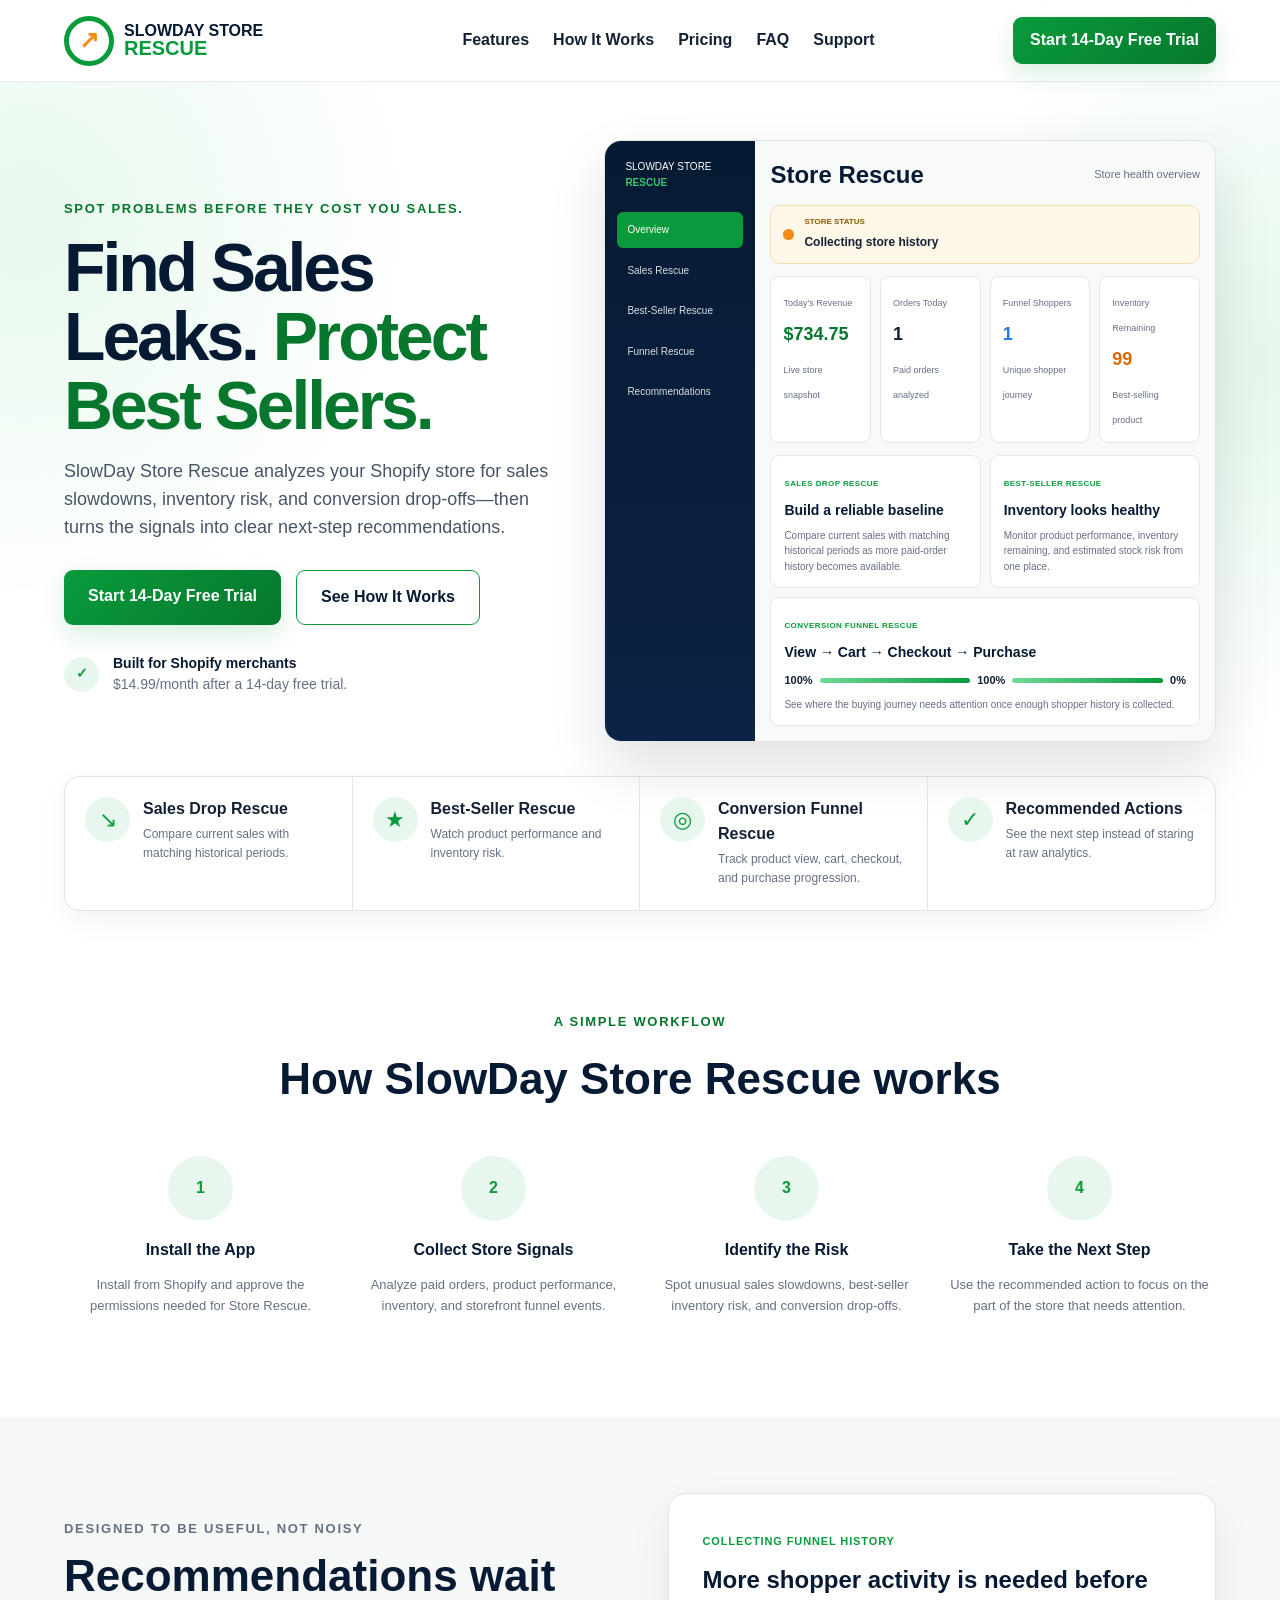
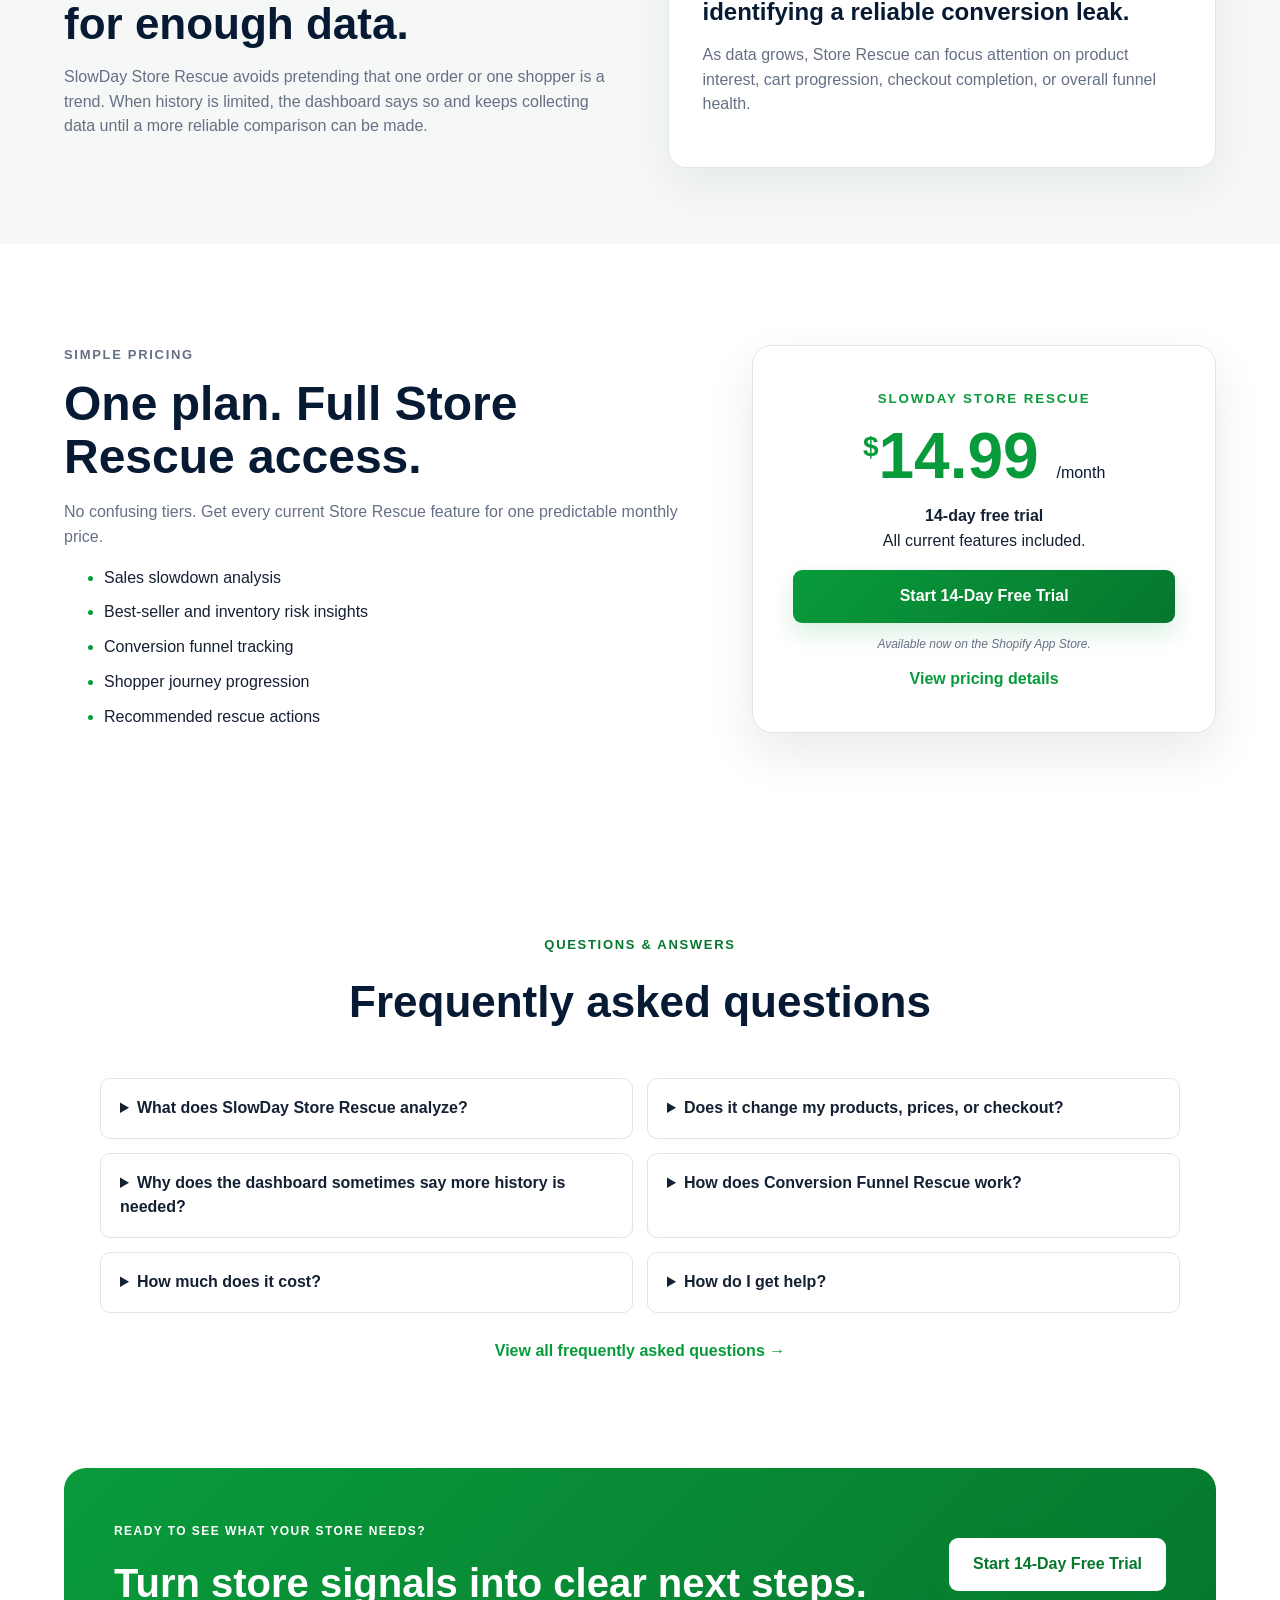
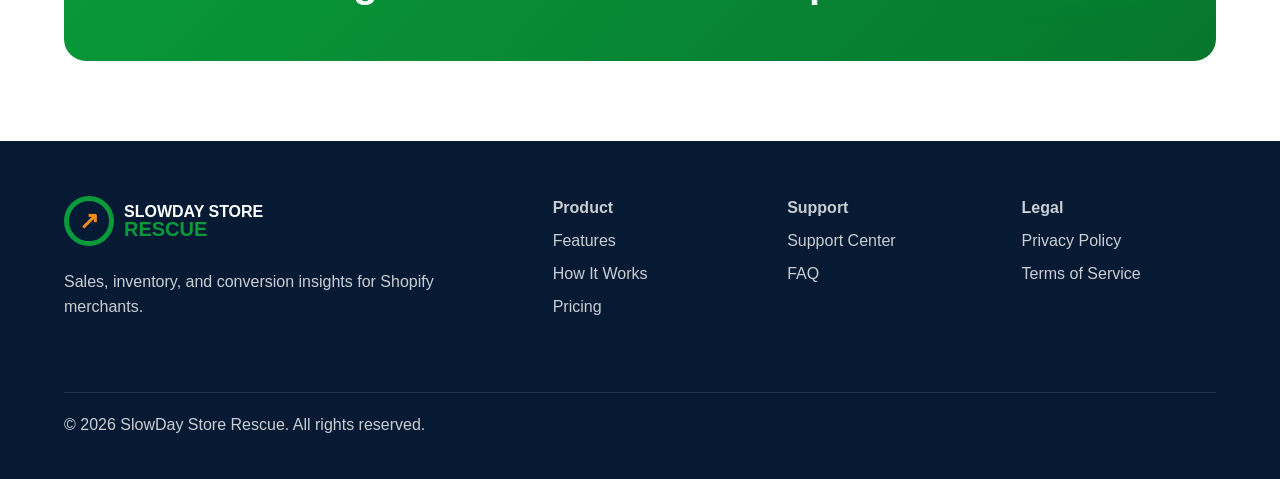
==== commit 503fca90: "Updated 14 day trial buttons to link to app page" ====
--- a/index.html
+++ b/index.html
@@ -9,103 +9,573 @@
   <link rel="icon" href="favicon.svg" type="image/svg+xml">
   <link rel="stylesheet" href="styles.css">
 </head>
+
 <body>
+
 <header class="header">
-  <a class="logo" href="index.html" aria-label="SlowDay Store Rescue home"><span class="logo-mark">↗</span><span>SLOWDAY STORE<br><b>RESCUE</b></span></a>
+  <a class="logo" href="index.html" aria-label="SlowDay Store Rescue home">
+    <span class="logo-mark">↗</span>
+    <span>SLOWDAY STORE<br><b>RESCUE</b></span>
+  </a>
+
   <button class="menu" aria-label="Open menu" aria-expanded="false">☰</button>
+
   <nav>
-    <a href="#features">Features</a><a href="#how">How It Works</a><a href="pricing.html">Pricing</a>
-    <a href="faq.html">FAQ</a><a href="support.html">Support</a>
+    <a href="#features">Features</a>
+    <a href="#how">How It Works</a>
+    <a href="pricing.html">Pricing</a>
+    <a href="faq.html">FAQ</a>
+    <a href="support.html">Support</a>
   </nav>
-  <a class="btn small" href="#pricing">Start 14-Day Free Trial</a>
+
+  <a
+    class="btn small"
+    href="https://apps.shopify.com/store-rescue"
+  >
+    Start 14-Day Free Trial
+  </a>
 </header>
 
+
 <main>
+
 <section class="hero">
+
   <div class="hero-copy">
-    <p class="eyebrow">SPOT PROBLEMS BEFORE THEY COST YOU SALES.</p>
-    <h1>Find Sales Leaks. <span>Protect Best Sellers.</span></h1>
-    <p class="lead">SlowDay Store Rescue analyzes your Shopify store for sales slowdowns, inventory risk, and conversion drop-offs—then turns the signals into clear next-step recommendations.</p>
-    <div class="actions"><a class="btn" href="#pricing">Start 14-Day Free Trial</a><a class="btn ghost" href="#how">See How It Works</a></div>
-    <div class="trust-line"><span class="trust-dot">✓</span><span><strong>Built for Shopify merchants</strong><br>$14.99/month after a 14-day free trial.</span></div>
-  </div>
-
-  <div class="dashboard" aria-label="Illustration of the SlowDay Store Rescue dashboard">
+
+    <p class="eyebrow">
+      SPOT PROBLEMS BEFORE THEY COST YOU SALES.
+    </p>
+
+    <h1>
+      Find Sales Leaks.
+      <span>Protect Best Sellers.</span>
+    </h1>
+
+    <p class="lead">
+      SlowDay Store Rescue analyzes your Shopify store for sales slowdowns,
+      inventory risk, and conversion drop-offs—then turns the signals into
+      clear next-step recommendations.
+    </p>
+
+    <div class="actions">
+      <a
+        class="btn"
+        href="https://apps.shopify.com/store-rescue"
+      >
+        Start 14-Day Free Trial
+      </a>
+
+      <a class="btn ghost" href="#how">
+        See How It Works
+      </a>
+    </div>
+
+    <div class="trust-line">
+      <span class="trust-dot">✓</span>
+
+      <span>
+        <strong>Built for Shopify merchants</strong><br>
+        $14.99/month after a 14-day free trial.
+      </span>
+    </div>
+
+  </div>
+
+
+  <div
+    class="dashboard"
+    aria-label="Illustration of the SlowDay Store Rescue dashboard"
+  >
+
     <aside>
-      <div class="mini-logo">SLOWDAY STORE<br><b>RESCUE</b></div>
-      <a class="active">Overview</a><a>Sales Rescue</a><a>Best-Seller Rescue</a><a>Funnel Rescue</a><a>Recommendations</a>
+
+      <div class="mini-logo">
+        SLOWDAY STORE<br><b>RESCUE</b>
+      </div>
+
+      <a class="active">Overview</a>
+      <a>Sales Rescue</a>
+      <a>Best-Seller Rescue</a>
+      <a>Funnel Rescue</a>
+      <a>Recommendations</a>
+
     </aside>
+
+
     <div class="dash-main">
-      <div class="dash-head"><h2>Store Rescue</h2><span>Store health overview</span></div>
-      <div class="status-strip"><span class="status-dot"></span><div><small>STORE STATUS</small><strong>Collecting store history</strong></div></div>
+
+      <div class="dash-head">
+        <h2>Store Rescue</h2>
+        <span>Store health overview</span>
+      </div>
+
+
+      <div class="status-strip">
+
+        <span class="status-dot"></span>
+
+        <div>
+          <small>STORE STATUS</small>
+          <strong>Collecting store history</strong>
+        </div>
+
+      </div>
+
+
       <div class="metrics">
-        <article><small>Today's Revenue</small><strong class="green">$734.75</strong><em>Live store snapshot</em></article>
-        <article><small>Orders Today</small><strong>1</strong><em>Paid orders analyzed</em></article>
-        <article><small>Funnel Shoppers</small><strong class="blue">1</strong><em>Unique shopper journey</em></article>
-        <article><small>Inventory Remaining</small><strong class="orange">99</strong><em>Best-selling product</em></article>
+
+        <article>
+          <small>Today's Revenue</small>
+          <strong class="green">$734.75</strong>
+          <em>Live store snapshot</em>
+        </article>
+
+        <article>
+          <small>Orders Today</small>
+          <strong>1</strong>
+          <em>Paid orders analyzed</em>
+        </article>
+
+        <article>
+          <small>Funnel Shoppers</small>
+          <strong class="blue">1</strong>
+          <em>Unique shopper journey</em>
+        </article>
+
+        <article>
+          <small>Inventory Remaining</small>
+          <strong class="orange">99</strong>
+          <em>Best-selling product</em>
+        </article>
+
       </div>
+
+
       <div class="rescue-grid">
-        <article class="rescue-card"><small>SALES DROP RESCUE</small><h3>Build a reliable baseline</h3><p>Compare current sales with matching historical periods as more paid-order history becomes available.</p></article>
-        <article class="rescue-card"><small>BEST-SELLER RESCUE</small><h3>Inventory looks healthy</h3><p>Monitor product performance, inventory remaining, and estimated stock risk from one place.</p></article>
-        <article class="rescue-card funnel"><small>CONVERSION FUNNEL RESCUE</small><h3>View → Cart → Checkout → Purchase</h3><div class="funnel-row"><span>100%</span><i></i><span>100%</span><i></i><span>0%</span></div><p>See where the buying journey needs attention once enough shopper history is collected.</p></article>
+
+        <article class="rescue-card">
+
+          <small>SALES DROP RESCUE</small>
+
+          <h3>Build a reliable baseline</h3>
+
+          <p>
+            Compare current sales with matching historical periods as more
+            paid-order history becomes available.
+          </p>
+
+        </article>
+
+
+        <article class="rescue-card">
+
+          <small>BEST-SELLER RESCUE</small>
+
+          <h3>Inventory looks healthy</h3>
+
+          <p>
+            Monitor product performance, inventory remaining, and estimated
+            stock risk from one place.
+          </p>
+
+        </article>
+
+
+        <article class="rescue-card funnel">
+
+          <small>CONVERSION FUNNEL RESCUE</small>
+
+          <h3>View → Cart → Checkout → Purchase</h3>
+
+          <div class="funnel-row">
+            <span>100%</span>
+            <i></i>
+            <span>100%</span>
+            <i></i>
+            <span>0%</span>
+          </div>
+
+          <p>
+            See where the buying journey needs attention once enough shopper
+            history is collected.
+          </p>
+
+        </article>
+
       </div>
-    </div>
-  </div>
-</section>
+
+    </div>
+
+  </div>
+
+</section>
+
+
 
 <section class="benefits" id="features">
-  <article><i>↘</i><div><b>Sales Drop Rescue</b><p>Compare current sales with matching historical periods.</p></div></article>
-  <article><i>★</i><div><b>Best-Seller Rescue</b><p>Watch product performance and inventory risk.</p></div></article>
-  <article><i>◎</i><div><b>Conversion Funnel Rescue</b><p>Track product view, cart, checkout, and purchase progression.</p></div></article>
-  <article><i>✓</i><div><b>Recommended Actions</b><p>See the next step instead of staring at raw analytics.</p></div></article>
-</section>
+
+  <article>
+    <i>↘</i>
+    <div>
+      <b>Sales Drop Rescue</b>
+      <p>Compare current sales with matching historical periods.</p>
+    </div>
+  </article>
+
+  <article>
+    <i>★</i>
+    <div>
+      <b>Best-Seller Rescue</b>
+      <p>Watch product performance and inventory risk.</p>
+    </div>
+  </article>
+
+  <article>
+    <i>◎</i>
+    <div>
+      <b>Conversion Funnel Rescue</b>
+      <p>Track product view, cart, checkout, and purchase progression.</p>
+    </div>
+  </article>
+
+  <article>
+    <i>✓</i>
+    <div>
+      <b>Recommended Actions</b>
+      <p>See the next step instead of staring at raw analytics.</p>
+    </div>
+  </article>
+
+</section>
+
+
 
 <section class="section" id="how">
-  <p class="eyebrow center">A SIMPLE WORKFLOW</p><h2 class="section-title">How SlowDay Store Rescue works</h2>
+
+  <p class="eyebrow center">
+    A SIMPLE WORKFLOW
+  </p>
+
+  <h2 class="section-title">
+    How SlowDay Store Rescue works
+  </h2>
+
+
   <div class="steps four-steps">
-    <article><i>1</i><b>Install the App</b><p>Install from Shopify and approve the permissions needed for Store Rescue.</p></article>
-    <article><i>2</i><b>Collect Store Signals</b><p>Analyze paid orders, product performance, inventory, and storefront funnel events.</p></article>
-    <article><i>3</i><b>Identify the Risk</b><p>Spot unusual sales slowdowns, best-seller inventory risk, and conversion drop-offs.</p></article>
-    <article><i>4</i><b>Take the Next Step</b><p>Use the recommended action to focus on the part of the store that needs attention.</p></article>
-  </div>
-</section>
+
+    <article>
+      <i>1</i>
+      <b>Install the App</b>
+      <p>
+        Install from Shopify and approve the permissions needed for Store Rescue.
+      </p>
+    </article>
+
+    <article>
+      <i>2</i>
+      <b>Collect Store Signals</b>
+      <p>
+        Analyze paid orders, product performance, inventory, and storefront
+        funnel events.
+      </p>
+    </article>
+
+    <article>
+      <i>3</i>
+      <b>Identify the Risk</b>
+      <p>
+        Spot unusual sales slowdowns, best-seller inventory risk, and
+        conversion drop-offs.
+      </p>
+    </article>
+
+    <article>
+      <i>4</i>
+      <b>Take the Next Step</b>
+      <p>
+        Use the recommended action to focus on the part of the store that
+        needs attention.
+      </p>
+    </article>
+
+  </div>
+
+</section>
+
+
 
 <section class="split-section">
-  <div><p class="eyebrow">DESIGNED TO BE USEFUL, NOT NOISY</p><h2>Recommendations wait for enough data.</h2><p>SlowDay Store Rescue avoids pretending that one order or one shopper is a trend. When history is limited, the dashboard says so and keeps collecting data until a more reliable comparison can be made.</p></div>
-  <div class="insight-card"><span>COLLECTING FUNNEL HISTORY</span><strong>More shopper activity is needed before identifying a reliable conversion leak.</strong><p>As data grows, Store Rescue can focus attention on product interest, cart progression, checkout completion, or overall funnel health.</p></div>
-</section>
+
+  <div>
+
+    <p class="eyebrow">
+      DESIGNED TO BE USEFUL, NOT NOISY
+    </p>
+
+    <h2>
+      Recommendations wait for enough data.
+    </h2>
+
+    <p>
+      SlowDay Store Rescue avoids pretending that one order or one shopper
+      is a trend. When history is limited, the dashboard says so and keeps
+      collecting data until a more reliable comparison can be made.
+    </p>
+
+  </div>
+
+
+  <div class="insight-card">
+
+    <span>COLLECTING FUNNEL HISTORY</span>
+
+    <strong>
+      More shopper activity is needed before identifying a reliable
+      conversion leak.
+    </strong>
+
+    <p>
+      As data grows, Store Rescue can focus attention on product interest,
+      cart progression, checkout completion, or overall funnel health.
+    </p>
+
+  </div>
+
+</section>
+
+
 
 <section class="pricing-section" id="pricing">
-  <div><p class="eyebrow">SIMPLE PRICING</p><h2>One plan. Full Store Rescue access.</h2>
-    <p>No confusing tiers. Get every current Store Rescue feature for one predictable monthly price.</p>
-    <ul><li>Sales slowdown analysis</li><li>Best-seller and inventory risk insights</li><li>Conversion funnel tracking</li><li>Shopper journey progression</li><li>Recommended rescue actions</li></ul>
-  </div>
-  <article class="price-card"><small>SLOWDAY STORE RESCUE</small><div><sup>$</sup>14.99 <span>/month</span></div><p><strong>14-day free trial</strong><br>All current features included.</p><button class="btn" id="installButton">Start 14-Day Free Trial</button><em>Launching through the Shopify App Store.</em><a class="text-link" href="pricing.html">View pricing details</a></article>
-</section>
+
+  <div>
+
+    <p class="eyebrow">
+      SIMPLE PRICING
+    </p>
+
+    <h2>
+      One plan. Full Store Rescue access.
+    </h2>
+
+    <p>
+      No confusing tiers. Get every current Store Rescue feature for one
+      predictable monthly price.
+    </p>
+
+    <ul>
+      <li>Sales slowdown analysis</li>
+      <li>Best-seller and inventory risk insights</li>
+      <li>Conversion funnel tracking</li>
+      <li>Shopper journey progression</li>
+      <li>Recommended rescue actions</li>
+    </ul>
+
+  </div>
+
+
+  <article class="price-card">
+
+    <small>SLOWDAY STORE RESCUE</small>
+
+    <div>
+      <sup>$</sup>14.99
+      <span>/month</span>
+    </div>
+
+    <p>
+      <strong>14-day free trial</strong><br>
+      All current features included.
+    </p>
+
+    <a
+      class="btn"
+      id="installButton"
+      href="https://apps.shopify.com/store-rescue"
+    >
+      Start 14-Day Free Trial
+    </a>
+
+    <em>
+      Available now on the Shopify App Store.
+    </em>
+
+    <a class="text-link" href="pricing.html">
+      View pricing details
+    </a>
+
+  </article>
+
+</section>
+
+
 
 <section class="section" id="faq">
-  <p class="eyebrow center">QUESTIONS & ANSWERS</p><h2 class="section-title">Frequently asked questions</h2>
+
+  <p class="eyebrow center">
+    QUESTIONS & ANSWERS
+  </p>
+
+  <h2 class="section-title">
+    Frequently asked questions
+  </h2>
+
+
   <div class="faqs">
-    <details><summary>What does SlowDay Store Rescue analyze?</summary><p>It brings together paid-order history, product performance, inventory information, and storefront funnel events to surface sales, inventory, and conversion insights.</p></details>
-    <details><summary>Does it change my products, prices, or checkout?</summary><p>No. Store Rescue provides analysis and recommended actions. It does not automatically change products, inventory, pricing, discounts, or checkout settings.</p></details>
-    <details><summary>Why does the dashboard sometimes say more history is needed?</summary><p>Some estimates need multiple orders, selling days, or shoppers before a reliable conclusion can be made. Store Rescue shows a collection state instead of forcing an unreliable diagnosis.</p></details>
-    <details><summary>How does Conversion Funnel Rescue work?</summary><p>It measures progression from product view to cart, checkout, and completed purchase using a privacy-conscious hashed visitor key to group events from the same shopper journey.</p></details>
-    <details><summary>How much does it cost?</summary><p>SlowDay Store Rescue is $14.99 per month after a 14-day free trial. Billing is handled through Shopify.</p></details>
-    <details><summary>How do I get help?</summary><p>Visit the <a href="support.html">Support Center</a> or email <a href="mailto:support@slowdayrescue.com">support@slowdayrescue.com</a>.</p></details>
-  </div>
-  <p class="center more-link"><a href="faq.html">View all frequently asked questions →</a></p>
-</section>
-
-<section class="cta"><div><p>READY TO SEE WHAT YOUR STORE NEEDS?</p><h2>Turn store signals into clear next steps.</h2></div><a class="btn light" href="#pricing">Start 14-Day Free Trial</a></section>
+
+    <details>
+      <summary>What does SlowDay Store Rescue analyze?</summary>
+
+      <p>
+        It brings together paid-order history, product performance,
+        inventory information, and storefront funnel events to surface
+        sales, inventory, and conversion insights.
+      </p>
+    </details>
+
+
+    <details>
+      <summary>Does it change my products, prices, or checkout?</summary>
+
+      <p>
+        No. Store Rescue provides analysis and recommended actions.
+        It does not automatically change products, inventory, pricing,
+        discounts, or checkout settings.
+      </p>
+    </details>
+
+
+    <details>
+      <summary>Why does the dashboard sometimes say more history is needed?</summary>
+
+      <p>
+        Some estimates need multiple orders, selling days, or shoppers
+        before a reliable conclusion can be made. Store Rescue shows a
+        collection state instead of forcing an unreliable diagnosis.
+      </p>
+    </details>
+
+
+    <details>
+      <summary>How does Conversion Funnel Rescue work?</summary>
+
+      <p>
+        It measures progression from product view to cart, checkout,
+        and completed purchase using a privacy-conscious hashed visitor
+        key to group events from the same shopper journey.
+      </p>
+    </details>
+
+
+    <details>
+      <summary>How much does it cost?</summary>
+
+      <p>
+        SlowDay Store Rescue is $14.99 per month after a 14-day free trial.
+        Billing is handled through Shopify.
+      </p>
+    </details>
+
+
+    <details>
+      <summary>How do I get help?</summary>
+
+      <p>
+        Visit the
+        <a href="support.html">Support Center</a>
+        or email
+        <a href="mailto:support@slowdayrescue.com">
+          support@slowdayrescue.com
+        </a>.
+      </p>
+    </details>
+
+  </div>
+
+
+  <p class="center more-link">
+    <a href="faq.html">
+      View all frequently asked questions →
+    </a>
+  </p>
+
+</section>
+
+
+
+<section class="cta">
+
+  <div>
+    <p>READY TO SEE WHAT YOUR STORE NEEDS?</p>
+    <h2>Turn store signals into clear next steps.</h2>
+  </div>
+
+  <a
+    class="btn light"
+    href="https://apps.shopify.com/store-rescue"
+  >
+    Start 14-Day Free Trial
+  </a>
+
+</section>
+
 </main>
 
+
+
 <footer>
-  <div><a class="logo footer-logo" href="index.html"><span class="logo-mark">↗</span><span>SLOWDAY STORE<br><b>RESCUE</b></span></a><p>Sales, inventory, and conversion insights for Shopify merchants.</p></div>
-  <div><b>Product</b><a href="#features">Features</a><a href="#how">How It Works</a><a href="pricing.html">Pricing</a></div>
-  <div><b>Support</b><a href="support.html">Support Center</a><a href="faq.html">FAQ</a></div>
-  <div><b>Legal</b><a href="privacy.html">Privacy Policy</a><a href="terms.html">Terms of Service</a></div>
-  <p class="copyright">© <span id="year"></span> SlowDay Store Rescue. All rights reserved.</p>
+
+  <div>
+
+    <a
+      class="logo footer-logo"
+      href="index.html"
+    >
+      <span class="logo-mark">↗</span>
+
+      <span>
+        SLOWDAY STORE<br>
+        <b>RESCUE</b>
+      </span>
+    </a>
+
+    <p>
+      Sales, inventory, and conversion insights for Shopify merchants.
+    </p>
+
+  </div>
+
+
+  <div>
+    <b>Product</b>
+    <a href="#features">Features</a>
+    <a href="#how">How It Works</a>
+    <a href="pricing.html">Pricing</a>
+  </div>
+
+
+  <div>
+    <b>Support</b>
+    <a href="support.html">Support Center</a>
+    <a href="faq.html">FAQ</a>
+  </div>
+
+
+  <div>
+    <b>Legal</b>
+    <a href="privacy.html">Privacy Policy</a>
+    <a href="terms.html">Terms of Service</a>
+  </div>
+
+
+  <p class="copyright">
+    © <span id="year"></span> SlowDay Store Rescue. All rights reserved.
+  </p>
+
 </footer>
+
+
 <script src="script.js"></script>
+
 </body>
 </html>
